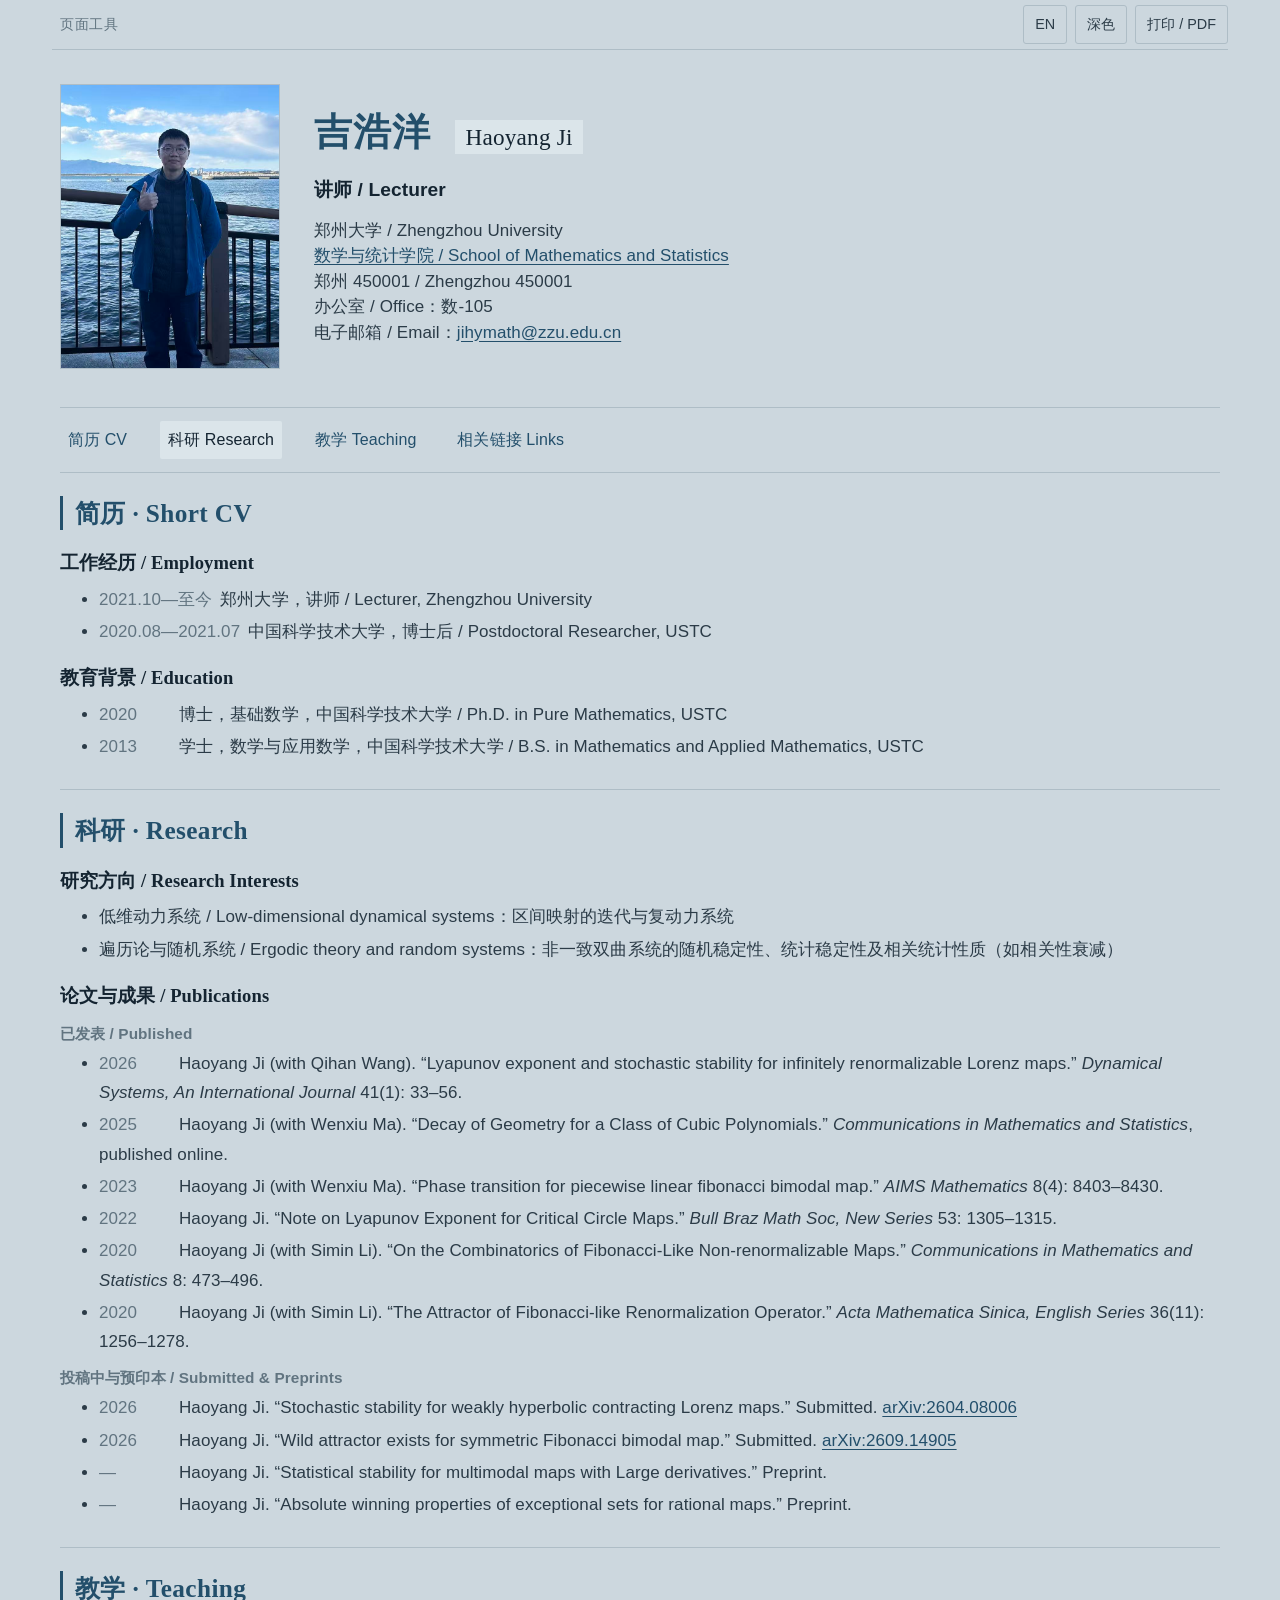
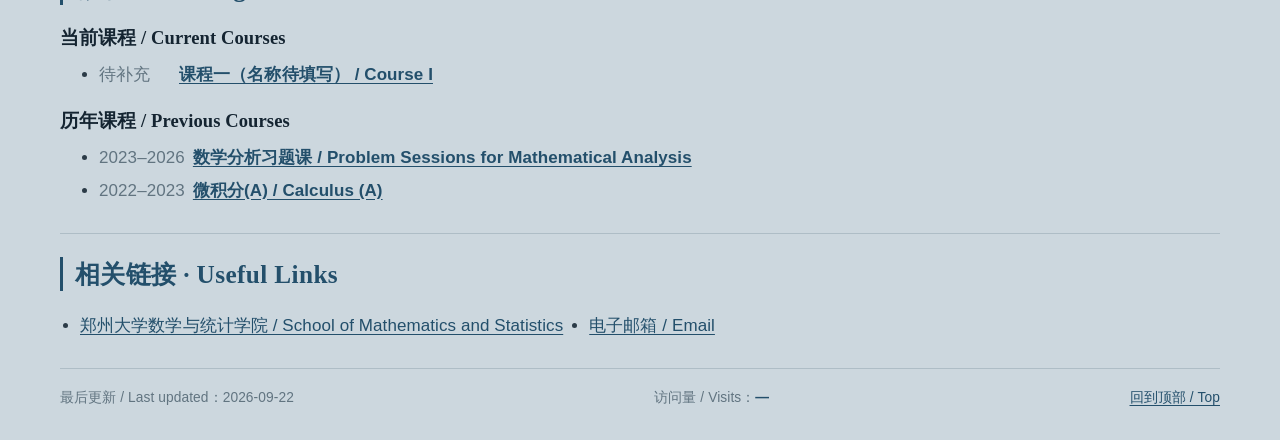
==== index.html @ 9450bb00 "Update academic homepage and course pages" ====
<!doctype html>
<html lang="zh-CN">
<head>
  <meta charset="utf-8">
  <meta name="viewport" content="width=device-width, initial-scale=1">
  <meta name="description" content="吉浩洋，郑州大学数学与统计学院讲师。研究方向包括低维动力系统、遍历论与随机系统。">
  <title>吉浩洋 Haoyang Ji｜个人主页</title>
  <link rel="stylesheet" href="style.css?v=20260922-publications">
  <link rel="icon" type="image/svg+xml" href="data:image/svg+xml,%3Csvg xmlns='http://www.w3.org/2000/svg' viewBox='0 0 32 32'%3E%3Crect width='32' height='32' rx='4' fill='%23365f7a'/%3E%3Ctext x='16' y='23' text-anchor='middle' font-size='23' fill='white'%3E学%3C/text%3E%3C/svg%3E">
  <script src="https://cdn.busuanzi.cc/busuanzi/3.6.9/busuanzi.min.js" defer></script>
  <script src="site.js" defer></script>
</head>
<body>
  <a class="skip" href="#main">跳转至正文</a>
  <main class="site" id="main">
    <div class="utility-bar" aria-label="页面工具">
      <span class="utility-label" data-zh="页面工具" data-en="Page tools">页面工具</span>
      <button type="button" data-action="language" aria-label="切换中英文">EN</button>
      <button type="button" data-action="theme" aria-label="切换深浅主题">深色</button>
      <button type="button" data-action="print" data-zh="打印 / PDF" data-en="Print / PDF">打印 / PDF</button>
    </div>
    <header class="profile-header" id="top">
      <div class="profile-photo">
        <img src="portrait.jpg" alt="吉浩洋的照片" width="1279" height="1706">
      </div>
      <div class="profile-copy">
        <h1>吉浩洋 <span>Haoyang Ji</span></h1>
        <p class="position">讲师 / Lecturer</p>
        <address>
          郑州大学 / Zhengzhou University<br>
          <a href="https://www5.zzu.edu.cn/math/" target="_blank" rel="noopener noreferrer">数学与统计学院 / School of Mathematics and Statistics</a><br>
          郑州 450001 / Zhengzhou 450001<br>
          办公室 / Office：数-105<br>
          电子邮箱 / Email：<a href="mailto:jihymath@zzu.edu.cn">jihymath@zzu.edu.cn</a>
        </address>
      </div>
    </header>

    <nav class="page-nav" aria-label="页面导航" data-section-nav>
      <a href="#cv" data-zh="简历 CV" data-en="Curriculum Vitae">简历 CV</a>
      <a href="#research" data-zh="科研 Research" data-en="Research">科研 Research</a>
      <a href="#teaching" data-zh="教学 Teaching" data-en="Teaching">教学 Teaching</a>
      <a href="#links" data-zh="相关链接 Links" data-en="Useful Links">相关链接 Links</a>
    </nav>

    <section class="home-section" id="cv">
      <h2 data-zh="简历 · Short CV" data-en="Curriculum Vitae">简历 <span>Short CV</span></h2>
      <div class="group">
        <h3 data-zh="工作经历 / Employment" data-en="Employment">工作经历 <span>Employment</span></h3>
        <ul>
          <li><span class="year">2021.10—至今</span>郑州大学，讲师 / Lecturer, Zhengzhou University</li>
          <li><span class="year">2020.08—2021.07</span>中国科学技术大学，博士后 / Postdoctoral Researcher, USTC</li>
        </ul>
      </div>
      <div class="group">
        <h3 data-zh="教育背景 / Education" data-en="Education">教育背景 <span>Education</span></h3>
        <ul>
          <li><span class="year">2020</span>博士，基础数学，中国科学技术大学 / Ph.D. in Pure Mathematics, USTC</li>
          <li><span class="year">2013</span>学士，数学与应用数学，中国科学技术大学 / B.S. in Mathematics and Applied Mathematics, USTC</li>
        </ul>
      </div>
    </section>

    <section class="home-section" id="research">
      <h2 data-zh="科研 · Research" data-en="Research">科研 <span>Research</span></h2>
      <div class="group">
        <h3 data-zh="研究方向 / Research Interests" data-en="Research Interests">研究方向 <span>Research Interests</span></h3>
        <ul>
          <li>低维动力系统 / Low-dimensional dynamical systems：区间映射的迭代与复动力系统</li>
          <li>遍历论与随机系统 / Ergodic theory and random systems：非一致双曲系统的随机稳定性、统计稳定性及相关统计性质（如相关性衰减）</li>
        </ul>
      </div>
      <div class="group">
        <h3 data-zh="论文与成果 / Publications" data-en="Publications">论文与成果 <span>Publications</span></h3>
        <h4 class="publication-subhead" data-zh="已发表 / Published" data-en="Published">已发表 / Published</h4>
        <ul>
          <li><span class="year">2026</span>Haoyang Ji (with Qihan Wang). “Lyapunov exponent and stochastic stability for infinitely renormalizable Lorenz maps.” <em>Dynamical Systems, An International Journal</em> 41(1): 33–56.</li>
          <li><span class="year">2025</span>Haoyang Ji (with Wenxiu Ma). “Decay of Geometry for a Class of Cubic Polynomials.” <em>Communications in Mathematics and Statistics</em>, published online.</li>
          <li><span class="year">2023</span>Haoyang Ji (with Wenxiu Ma). “Phase transition for piecewise linear fibonacci bimodal map.” <em>AIMS Mathematics</em> 8(4): 8403–8430.</li>
          <li><span class="year">2022</span>Haoyang Ji. “Note on Lyapunov Exponent for Critical Circle Maps.” <em>Bull Braz Math Soc, New Series</em> 53: 1305–1315.</li>
          <li><span class="year">2020</span>Haoyang Ji (with Simin Li). “On the Combinatorics of Fibonacci-Like Non-renormalizable Maps.” <em>Communications in Mathematics and Statistics</em> 8: 473–496.</li>
          <li><span class="year">2020</span>Haoyang Ji (with Simin Li). “The Attractor of Fibonacci-like Renormalization Operator.” <em>Acta Mathematica Sinica, English Series</em> 36(11): 1256–1278.</li>
        </ul>
        <h4 class="publication-subhead" data-zh="投稿中与预印本 / Submitted &amp; Preprints" data-en="Submitted &amp; Preprints">投稿中与预印本 / Submitted &amp; Preprints</h4>
        <ul>
          <li><span class="year">2026</span>Haoyang Ji. “Stochastic stability for weakly hyperbolic contracting Lorenz maps.” Submitted. <a href="https://arxiv.org/abs/2604.08006" target="_blank" rel="noopener noreferrer">arXiv:2604.08006</a></li>
          <li><span class="year">2026</span>Haoyang Ji. “Wild attractor exists for symmetric Fibonacci bimodal map.” Submitted. <a href="https://arxiv.org/abs/2609.14905" target="_blank" rel="noopener noreferrer">arXiv:2609.14905</a></li>
          <li><span class="year">—</span>Haoyang Ji. “Statistical stability for multimodal maps with Large derivatives.” Preprint.</li>
          <li><span class="year">—</span>Haoyang Ji. “Absolute winning properties of exceptional sets for rational maps.” Preprint.</li>
        </ul>
      </div>
    </section>

    <section class="home-section" id="teaching">
      <h2 data-zh="教学 · Teaching" data-en="Teaching">教学 <span>Teaching</span></h2>
      <div class="group">
        <h3 data-zh="当前课程 / Current Courses" data-en="Current Courses">当前课程 <span>Current Courses</span></h3>
        <ul class="course-list">
          <li><span class="year">待补充</span><a href="course-01.html">课程一（名称待填写） / Course I</a></li>
        </ul>
      </div>
      <div class="group">
        <h3 data-zh="历年课程 / Previous Courses" data-en="Previous Courses">历年课程 <span>Previous Courses</span></h3>
        <ul class="course-list">
          <li><span class="year">2023–2026</span><a href="course-02.html">数学分析习题课 / Problem Sessions for Mathematical Analysis</a></li>
          <li><span class="year">2022–2023</span><a href="course-03.html">微积分(A) / Calculus (A)</a></li>
        </ul>
      </div>
    </section>

    <section class="home-section" id="links">
      <h2 data-zh="相关链接 · Useful Links" data-en="Useful Links">相关链接 <span>Useful Links</span></h2>
      <ul class="inline-links">
        <li><a href="https://www5.zzu.edu.cn/math/" target="_blank" rel="noopener noreferrer">郑州大学数学与统计学院 / School of Mathematics and Statistics</a></li>
        <li><a href="mailto:jihymath@zzu.edu.cn">电子邮箱 / Email</a></li>
      </ul>
    </section>

    <footer>
      <span>最后更新 / Last updated：2026-09-22</span>
      <span class="visitor-count" id="busuanzi_container_site_pv">访问量 / Visits：<strong id="busuanzi_site_pv">—</strong></span>
      <a href="#top">回到顶部 / Top</a>
    </footer>
  </main>
  <button class="back-to-top" type="button" data-action="top" aria-label="回到顶部">↑</button>
</body>
</html>
---- style.css ----
:root {
  --paper: #ccd7de;
  --surface: #eaf0f3;
  --ink: #142431;
  --text: #2b3b47;
  --muted: #617480;
  --line: #aebdc6;
  --accent: #234f6b;
  --soft: #dbe5ea;
  --white: #f4f7f8;
  --shadow: 0 18px 48px rgba(24, 47, 63, .18);
  --sans: -apple-system, BlinkMacSystemFont, "Segoe UI", "Helvetica Neue", "PingFang SC", "Hiragino Sans GB", "Microsoft YaHei", Arial, sans-serif;
  --display: "Iowan Old Style", Charter, Georgia, "Times New Roman", "Songti SC", STSong, SimSun, serif;
}

html[data-theme="dark"] {
  --paper: #101a22;
  --surface: rgba(25, 39, 49, .92);
  --ink: #edf5f8;
  --text: #d4e0e6;
  --muted: #9eb1bd;
  --line: #405663;
  --accent: #8ac0dc;
  --soft: #253945;
  --white: #1e303b;
  --shadow: 0 18px 50px rgba(0, 0, 0, .28);
  color-scheme: dark;
}

* { box-sizing: border-box; }
html { scroll-behavior: smooth; scroll-padding-top: 22px; }
body {
  margin: 0;
  background: var(--paper);
  color: var(--text);
  font-family: var(--sans);
  font-size: 1.0625rem;
  line-height: 1.72;
  letter-spacing: .005em;
  -webkit-font-smoothing: antialiased;
  text-rendering: optimizeLegibility;
}
html[data-theme="dark"] body { background: var(--paper); }
a { color: var(--accent); text-decoration: underline; text-underline-offset: 3px; }
a:hover { color: #9d3b50; }
a:focus-visible { outline: 2px solid #8a2f3e; outline-offset: 4px; }
h1, h2, h3, p, dl, dd { margin: 0; }
.skip { position: fixed; top: -60px; left: 18px; background: white; padding: 8px; z-index: 20; }
.skip:focus { top: 10px; }
.site {
  width: min(1160px, calc(100% - 64px));
  margin: 0 auto;
  padding: 0 0 30px;
  background: transparent;
}

.utility-bar {
  min-height: 50px;
  display: flex;
  align-items: center;
  gap: 8px;
  margin: 0 -8px;
  border-bottom: 1px solid var(--line);
  color: var(--muted);
  font-size: .9rem;
}
.utility-label { margin-right: auto; padding-left: 8px; letter-spacing: .05em; }
.utility-spacer { flex: 1; }
.utility-bar button,
.utility-home {
  min-height: 34px;
  padding: 6px 11px;
  border: 1px solid var(--line);
  border-radius: 3px;
  background: transparent;
  color: var(--text);
  font: inherit;
  text-decoration: none;
  cursor: pointer;
}
.utility-bar button:hover,
.utility-home:hover { background: var(--soft); color: var(--accent); }

.profile-header {
  min-height: 320px;
  display: grid;
  grid-template-columns: 220px minmax(0, 1fr);
  gap: 34px;
  align-items: center;
  padding: 34px 0 38px;
  border-bottom: 1px solid var(--line);
}
.profile-photo {
  width: 220px;
  height: 285px;
  overflow: hidden;
  border: 1px solid var(--line);
}
.profile-photo img { display: block; width: 100%; height: 100%; object-fit: cover; transform: scale(1.8); transform-origin: 50% 70%; }
.profile-copy h1 { color: var(--accent); font-family: var(--display); font-size: 2.35rem; font-weight: 700; line-height: 1.35; letter-spacing: .02em; }
.profile-copy h1 span { margin-left: 15px; padding: 4px 10px; background: var(--soft); color: var(--ink); font-family: var(--display); font-size: 1.45rem; font-weight: 500; line-height: 1.5; letter-spacing: .01em; }
.position { margin: 14px 0 12px; color: var(--ink); font-size: 1.2rem; font-weight: 700; }
address { font-style: normal; line-height: 1.5; }

.page-nav {
  display: flex;
  flex-wrap: wrap;
  gap: 8px 25px;
  padding: 13px 0;
  border-bottom: 1px solid var(--line);
  font-size: 1rem;
}
.page-nav a, .course-nav a {
  padding: 5px 8px;
  border-radius: 2px;
  text-decoration: none;
}
.page-nav a:hover, .course-nav a:hover,
.page-nav a.active, .course-nav a.active { background: var(--soft); color: var(--ink); }
.home-section, .course-section { padding: 23px 0 25px; border-bottom: 1px solid var(--line); }
.home-section h2, .course-section h2 {
  margin-bottom: 17px;
  color: var(--accent);
  font-family: var(--display);
  font-size: 1.58rem;
  letter-spacing: .015em;
  line-height: 1.35;
  padding-left: 12px;
  border-left: 3px solid var(--accent);
}
.home-section h2 span, .course-section h2 span { color: var(--muted); font-size: 1.02rem; font-weight: 500; }
.group { margin-bottom: 16px; }
.group:last-child { margin-bottom: 0; }
.group h3 { margin-bottom: 6px; color: var(--ink); font-family: var(--display); font-size: 1.16rem; font-weight: 650; letter-spacing: .005em; }
.group h3 span { color: var(--muted); font-weight: 400; }
.publication-subhead { margin: 10px 0 4px; color: var(--muted); font: 600 .96rem/1.5 var(--sans); }
ul { margin: 0; padding-left: 39px; }
li { margin: 3px 0; }
.year { display: inline-block; min-width: 72px; margin-right: 8px; color: var(--muted); font-variant-numeric: tabular-nums; white-space: nowrap; }
.course-list a { font-weight: 600; }
.inline-links { display: flex; flex-wrap: wrap; gap: 6px 26px; padding-left: 20px; }

footer {
  display: flex;
  flex-wrap: wrap;
  justify-content: space-between;
  gap: 8px 20px;
  padding-top: 17px;
  color: var(--muted);
  font-size: .86rem;
}
.visitor-count strong { color: var(--accent); font-weight: 700; font-variant-numeric: tabular-nums; }

.course-site { width: min(1220px, calc(100% - 44px)); }
.course-header { padding: 32px 0 28px; text-align: center; border-bottom: 1px solid var(--line); }
.course-header h1 { color: var(--ink); font-family: var(--display); font-size: 2.28rem; letter-spacing: .01em; }
.course-header h1 span { font-size: 1.3rem; font-weight: 600; }
.course-header h2 { margin-top: 11px; color: var(--muted); font-family: var(--sans); font-size: 1.08rem; font-weight: 500; }
.course-nav { display: flex; flex-wrap: wrap; gap: 7px; padding: 13px 0; border-bottom: 1px solid var(--line); font-size: 1rem; }
.course-section { position: relative; }
.notice-list, .course-notes { padding-left: 24px; }
.notice-list li::marker { color: #a42343; }
.notice-list time { display: inline-block; min-width: 105px; color: var(--muted); }
.course-info { display: grid; gap: 9px; }
.course-info div { display: grid; grid-template-columns: 210px minmax(0, 1fr); gap: 18px; }
.course-info dt { color: var(--ink); font-weight: 700; }
.top-link { display: inline-block; margin-top: 12px; font-size: .95rem; }
.course-notes { margin-bottom: 18px; }
.schedule-tools { display: flex; align-items: center; gap: 10px; margin: 16px 0 12px; }
.schedule-tools label { color: var(--ink); font-weight: 700; font-size: .98rem; }
.schedule-tools input {
  width: min(330px, 100%);
  min-height: 38px;
  padding: 7px 11px;
  border: 1px solid var(--line);
  border-radius: 3px;
  background: var(--white);
  color: var(--text);
  font: inherit;
}
.schedule-tools input:focus { outline: 2px solid var(--accent); outline-offset: 2px; }
.filter-count { color: var(--muted); font-size: .9rem; }
.table-wrap { width: 100%; overflow-x: auto; border: 1px solid var(--line); background: rgba(255,255,255,.18); }
table { width: 100%; min-width: 760px; border-collapse: collapse; font-size: 1rem; line-height: 1.58; }
th, td { padding: 9px 11px; border-right: 1px solid var(--line); border-bottom: 1px solid var(--line); text-align: left; vertical-align: top; }
th:last-child, td:last-child { border-right: 0; }
tbody tr:last-child td { border-bottom: 0; }
th { background: var(--soft); color: var(--ink); }
tbody tr:nth-child(even) { background: rgba(126, 157, 174, .07); }
tbody tr:hover { background: rgba(80, 130, 158, .12); }
td span { color: var(--muted); }
.course-download { margin-top: 13px; }
.course-section > h3 { margin: 19px 0 8px; color: var(--ink); font-family: var(--display); font-size: 1.16rem; }
.chapter-list { display: grid; grid-template-columns: repeat(2, minmax(0, 1fr)); gap: 5px 28px; margin: 0; padding-left: 29px; }
.chapter-list li { padding-left: 2px; }
.chapter-list li::marker { color: var(--muted); font-variant-numeric: tabular-nums; }
.chapter-list span { display: block; color: var(--muted); font-size: .88rem; line-height: 1.45; }

.back-to-top {
  position: fixed;
  right: 22px;
  bottom: 22px;
  width: 42px;
  height: 42px;
  border: 1px solid var(--line);
  border-radius: 50%;
  background: var(--surface);
  color: var(--accent);
  box-shadow: 0 5px 18px rgba(20, 48, 64, .18);
  font-size: 1.2rem;
  cursor: pointer;
  opacity: 0;
  visibility: hidden;
  transform: translateY(6px);
  transition: opacity .18s ease, transform .18s ease, visibility .18s;
}
.back-to-top.visible { opacity: 1; visibility: visible; transform: translateY(0); }

@media (max-width: 700px) {
  .chapter-list { grid-template-columns: 1fr; }
  .site { width: min(100% - 36px, 1120px); margin: 0 auto; padding: 0 0 26px; }
  .profile-header { grid-template-columns: 125px minmax(0, 1fr); gap: 22px; min-height: 0; padding-bottom: 28px; }
  .profile-photo { width: 125px; height: 165px; }
  .profile-copy h1 { font-size: 1.65rem; }
  .profile-copy h1 span { display: block; width: fit-content; margin: 5px 0 0; padding: 2px 6px; font-size: 1.05rem; }
  .position { margin: 9px 0 7px; font-size: 1.08rem; }
  address { font-size: .95rem; }
  .year { min-width: 72px; }
  .course-info div { grid-template-columns: 175px minmax(0, 1fr); }
  .schedule-tools { align-items: flex-start; flex-wrap: wrap; }
}

@media (max-width: 480px) {
  .site { width: min(100% - 28px, 1120px); margin: 0 auto; padding: 0 0 24px; }
  .profile-header { grid-template-columns: 1fr; }
  .profile-photo { width: 150px; height: 195px; }
  .profile-copy h1 span { display: inline; margin-left: 8px; background: transparent; padding: 0; }
  .page-nav { gap: 6px 16px; }
  .home-section h2, .course-section h2 { font-size: 1.35rem; }
  .year { display: block; min-width: 0; margin-right: 0; font-size: .9rem; }
  ul { padding-left: 23px; }
  .inline-links { display: block; }
  .course-header h1 { font-size: 1.68rem; }
  .course-header h1 span { display: block; margin-top: 4px; font-size: 1.08rem; }
  .course-info div { grid-template-columns: 1fr; gap: 2px; }
  footer .visitor-count { order: 3; width: 100%; }
  .utility-label { display: none; }
  .utility-bar { margin: 0; }
  .utility-bar button, .utility-home { padding-inline: 8px; }
  .back-to-top { right: 14px; bottom: 14px; }
}

@media (prefers-reduced-motion: reduce) { html { scroll-behavior: auto; } }
@media print {
  body { background: white; }
  .site { width: 100%; margin: 0; padding: 0; border: 0; box-shadow: none; background: white; }
  .utility-bar, .page-nav, .course-nav, .top-link, footer a, .back-to-top, .schedule-tools { display: none; }
  .home-section, .course-section, tr { break-inside: avoid; }
}
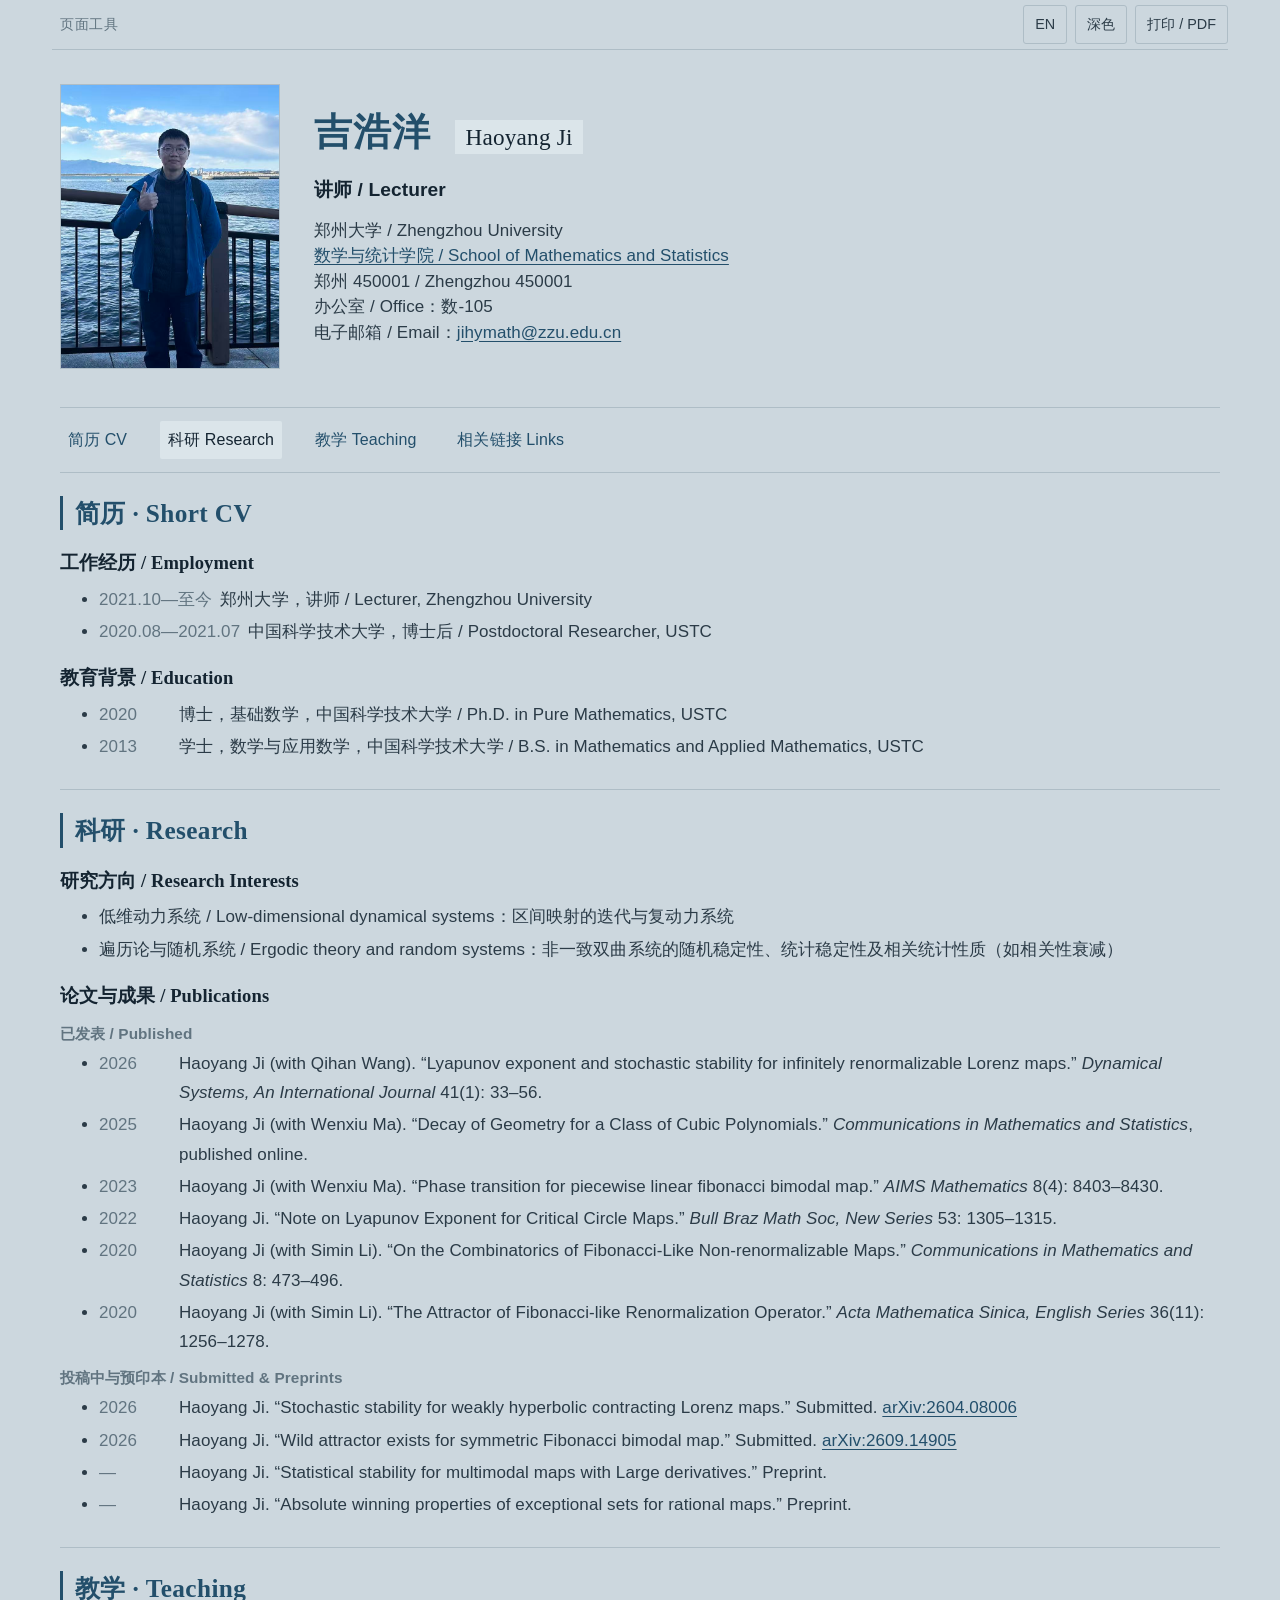
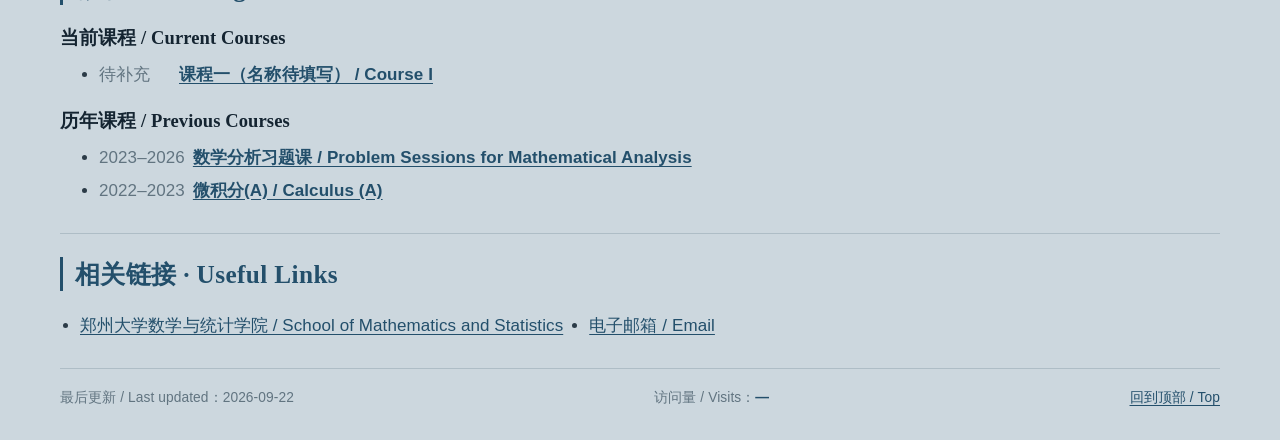
==== commit 05b9d151: "Align wrapped publication text with author names" ====
--- a/index.html
+++ b/index.html
@@ -5,7 +5,7 @@
   <meta name="viewport" content="width=device-width, initial-scale=1">
   <meta name="description" content="吉浩洋，郑州大学数学与统计学院讲师。研究方向包括低维动力系统、遍历论与随机系统。">
   <title>吉浩洋 Haoyang Ji｜个人主页</title>
-  <link rel="stylesheet" href="style.css?v=20260922-publications">
+  <link rel="stylesheet" href="style.css?v=20260922-publication-indent2">
   <link rel="icon" type="image/svg+xml" href="data:image/svg+xml,%3Csvg xmlns='http://www.w3.org/2000/svg' viewBox='0 0 32 32'%3E%3Crect width='32' height='32' rx='4' fill='%23365f7a'/%3E%3Ctext x='16' y='23' text-anchor='middle' font-size='23' fill='white'%3E学%3C/text%3E%3C/svg%3E">
   <script src="https://cdn.busuanzi.cc/busuanzi/3.6.9/busuanzi.min.js" defer></script>
   <script src="site.js" defer></script>
@@ -73,20 +73,20 @@
       <div class="group">
         <h3 data-zh="论文与成果 / Publications" data-en="Publications">论文与成果 <span>Publications</span></h3>
         <h4 class="publication-subhead" data-zh="已发表 / Published" data-en="Published">已发表 / Published</h4>
-        <ul>
-          <li><span class="year">2026</span>Haoyang Ji (with Qihan Wang). “Lyapunov exponent and stochastic stability for infinitely renormalizable Lorenz maps.” <em>Dynamical Systems, An International Journal</em> 41(1): 33–56.</li>
-          <li><span class="year">2025</span>Haoyang Ji (with Wenxiu Ma). “Decay of Geometry for a Class of Cubic Polynomials.” <em>Communications in Mathematics and Statistics</em>, published online.</li>
-          <li><span class="year">2023</span>Haoyang Ji (with Wenxiu Ma). “Phase transition for piecewise linear fibonacci bimodal map.” <em>AIMS Mathematics</em> 8(4): 8403–8430.</li>
-          <li><span class="year">2022</span>Haoyang Ji. “Note on Lyapunov Exponent for Critical Circle Maps.” <em>Bull Braz Math Soc, New Series</em> 53: 1305–1315.</li>
-          <li><span class="year">2020</span>Haoyang Ji (with Simin Li). “On the Combinatorics of Fibonacci-Like Non-renormalizable Maps.” <em>Communications in Mathematics and Statistics</em> 8: 473–496.</li>
-          <li><span class="year">2020</span>Haoyang Ji (with Simin Li). “The Attractor of Fibonacci-like Renormalization Operator.” <em>Acta Mathematica Sinica, English Series</em> 36(11): 1256–1278.</li>
+        <ul class="publication-list">
+          <li><span class="publication-row"><span class="year">2026</span><span class="publication-entry">Haoyang Ji (with Qihan Wang). “Lyapunov exponent and stochastic stability for infinitely renormalizable Lorenz maps.” <em>Dynamical Systems, An International Journal</em> 41(1): 33–56.</span></span></li>
+          <li><span class="publication-row"><span class="year">2025</span><span class="publication-entry">Haoyang Ji (with Wenxiu Ma). “Decay of Geometry for a Class of Cubic Polynomials.” <em>Communications in Mathematics and Statistics</em>, published online.</span></span></li>
+          <li><span class="publication-row"><span class="year">2023</span><span class="publication-entry">Haoyang Ji (with Wenxiu Ma). “Phase transition for piecewise linear fibonacci bimodal map.” <em>AIMS Mathematics</em> 8(4): 8403–8430.</span></span></li>
+          <li><span class="publication-row"><span class="year">2022</span><span class="publication-entry">Haoyang Ji. “Note on Lyapunov Exponent for Critical Circle Maps.” <em>Bull Braz Math Soc, New Series</em> 53: 1305–1315.</span></span></li>
+          <li><span class="publication-row"><span class="year">2020</span><span class="publication-entry">Haoyang Ji (with Simin Li). “On the Combinatorics of Fibonacci-Like Non-renormalizable Maps.” <em>Communications in Mathematics and Statistics</em> 8: 473–496.</span></span></li>
+          <li><span class="publication-row"><span class="year">2020</span><span class="publication-entry">Haoyang Ji (with Simin Li). “The Attractor of Fibonacci-like Renormalization Operator.” <em>Acta Mathematica Sinica, English Series</em> 36(11): 1256–1278.</span></span></li>
         </ul>
         <h4 class="publication-subhead" data-zh="投稿中与预印本 / Submitted &amp; Preprints" data-en="Submitted &amp; Preprints">投稿中与预印本 / Submitted &amp; Preprints</h4>
-        <ul>
-          <li><span class="year">2026</span>Haoyang Ji. “Stochastic stability for weakly hyperbolic contracting Lorenz maps.” Submitted. <a href="https://arxiv.org/abs/2604.08006" target="_blank" rel="noopener noreferrer">arXiv:2604.08006</a></li>
-          <li><span class="year">2026</span>Haoyang Ji. “Wild attractor exists for symmetric Fibonacci bimodal map.” Submitted. <a href="https://arxiv.org/abs/2609.14905" target="_blank" rel="noopener noreferrer">arXiv:2609.14905</a></li>
-          <li><span class="year">—</span>Haoyang Ji. “Statistical stability for multimodal maps with Large derivatives.” Preprint.</li>
-          <li><span class="year">—</span>Haoyang Ji. “Absolute winning properties of exceptional sets for rational maps.” Preprint.</li>
+        <ul class="publication-list">
+          <li><span class="publication-row"><span class="year">2026</span><span class="publication-entry">Haoyang Ji. “Stochastic stability for weakly hyperbolic contracting Lorenz maps.” Submitted. <a href="https://arxiv.org/abs/2604.08006" target="_blank" rel="noopener noreferrer">arXiv:2604.08006</a></span></span></li>
+          <li><span class="publication-row"><span class="year">2026</span><span class="publication-entry">Haoyang Ji. “Wild attractor exists for symmetric Fibonacci bimodal map.” Submitted. <a href="https://arxiv.org/abs/2609.14905" target="_blank" rel="noopener noreferrer">arXiv:2609.14905</a></span></span></li>
+          <li><span class="publication-row"><span class="year">—</span><span class="publication-entry">Haoyang Ji. “Statistical stability for multimodal maps with Large derivatives.” Preprint.</span></span></li>
+          <li><span class="publication-row"><span class="year">—</span><span class="publication-entry">Haoyang Ji. “Absolute winning properties of exceptional sets for rational maps.” Preprint.</span></span></li>
         </ul>
       </div>
     </section>
--- a/style.css
+++ b/style.css
@@ -134,6 +134,8 @@
 .group h3 { margin-bottom: 6px; color: var(--ink); font-family: var(--display); font-size: 1.16rem; font-weight: 650; letter-spacing: .005em; }
 .group h3 span { color: var(--muted); font-weight: 400; }
 .publication-subhead { margin: 10px 0 4px; color: var(--muted); font: 600 .96rem/1.5 var(--sans); }
+.publication-row { display: grid; grid-template-columns: 72px minmax(0, 1fr); column-gap: 8px; }
+.publication-list .year { min-width: 0; margin-right: 0; }
 ul { margin: 0; padding-left: 39px; }
 li { margin: 3px 0; }
 .year { display: inline-block; min-width: 72px; margin-right: 8px; color: var(--muted); font-variant-numeric: tabular-nums; white-space: nowrap; }
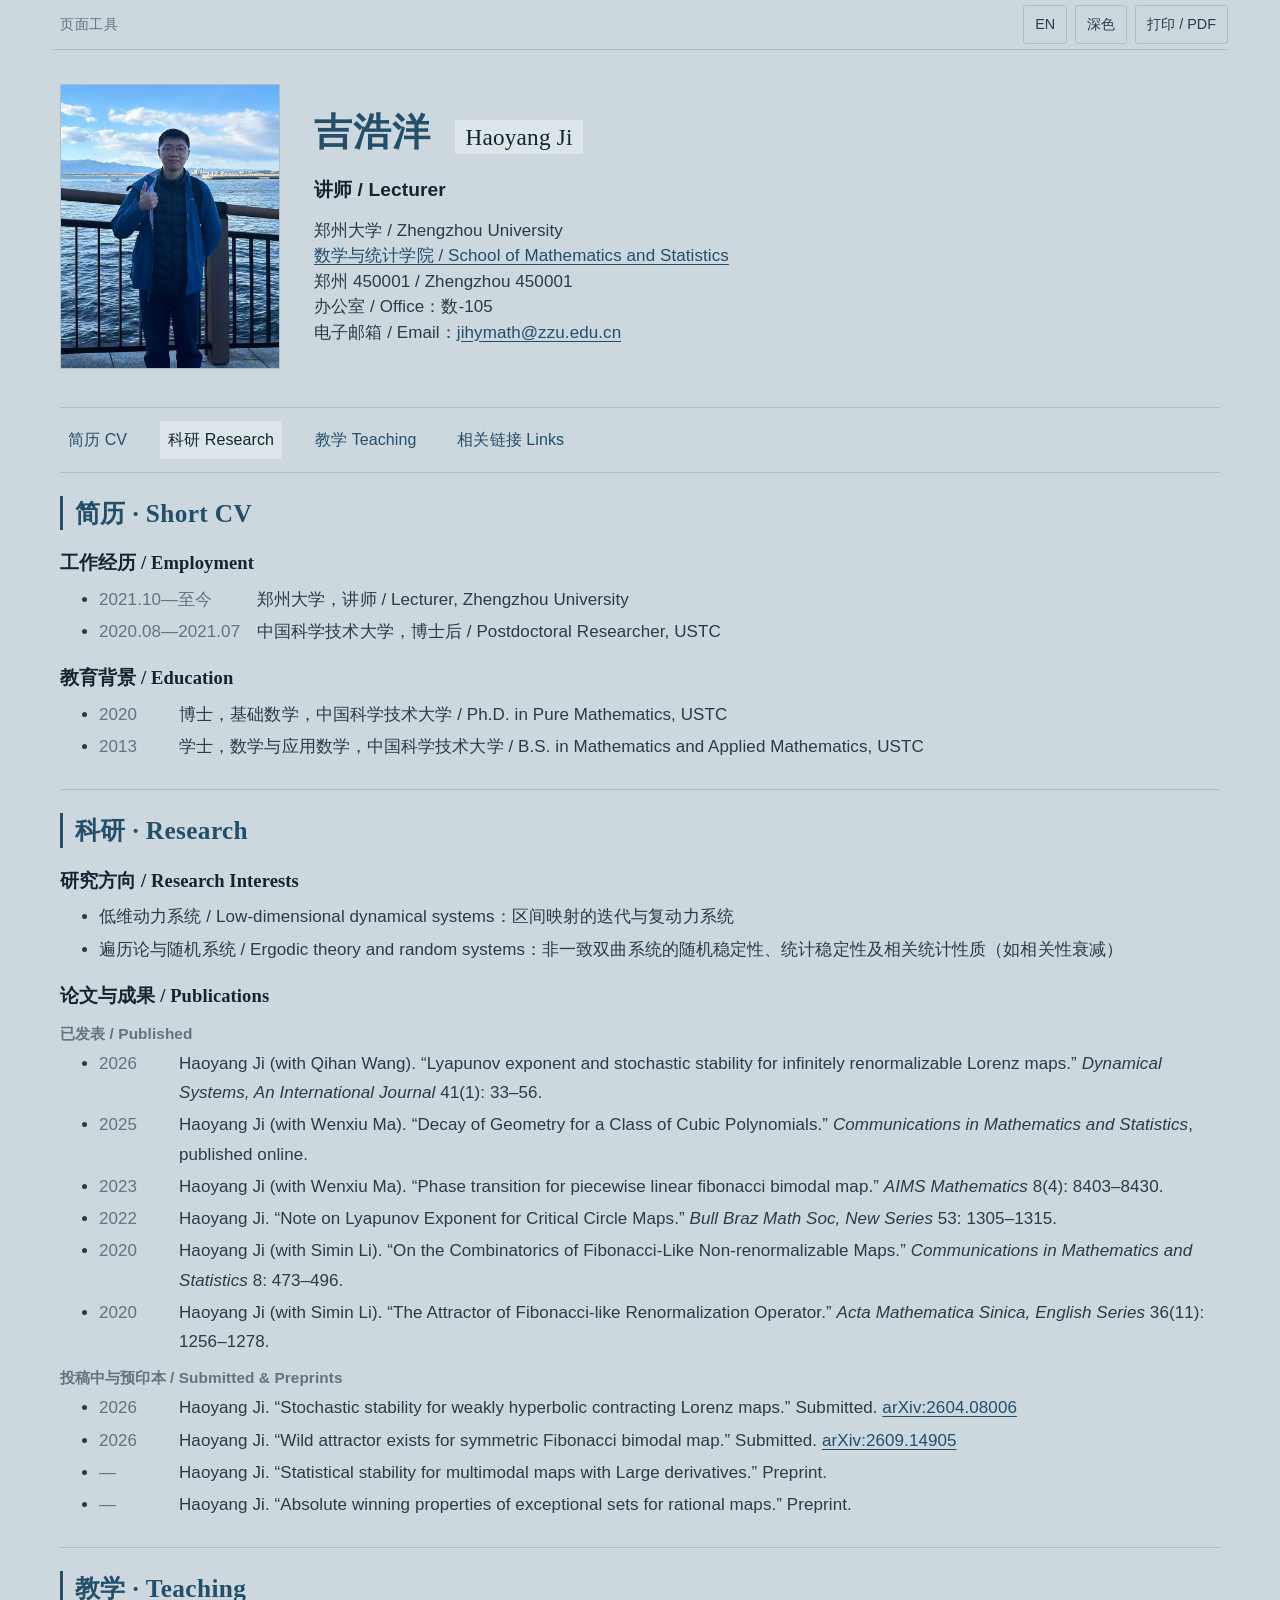
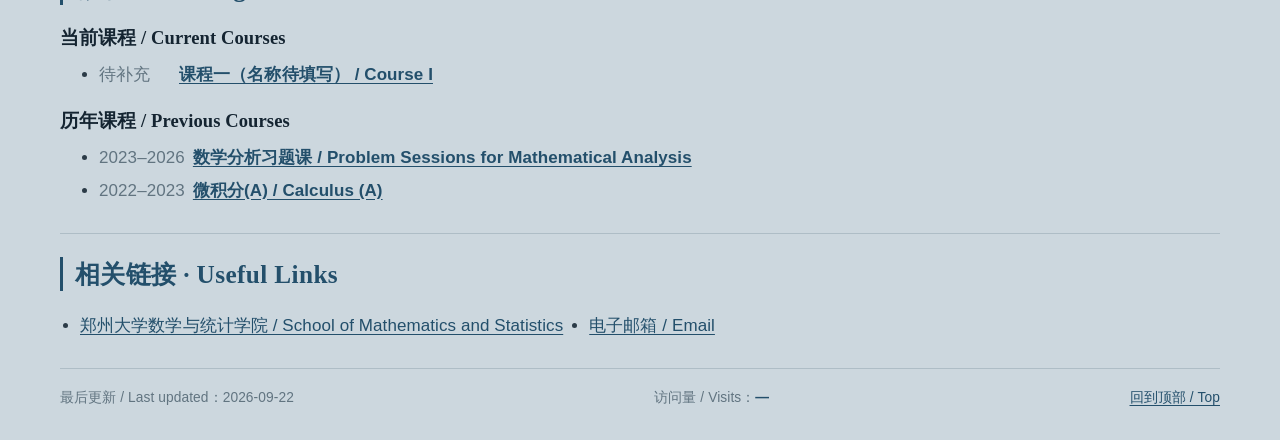
==== commit cda82e1b: "Align institutions in employment history" ====
--- a/index.html
+++ b/index.html
@@ -5,7 +5,7 @@
   <meta name="viewport" content="width=device-width, initial-scale=1">
   <meta name="description" content="吉浩洋，郑州大学数学与统计学院讲师。研究方向包括低维动力系统、遍历论与随机系统。">
   <title>吉浩洋 Haoyang Ji｜个人主页</title>
-  <link rel="stylesheet" href="style.css?v=20260922-publication-indent2">
+  <link rel="stylesheet" href="style.css?v=20260922-employment-align">
   <link rel="icon" type="image/svg+xml" href="data:image/svg+xml,%3Csvg xmlns='http://www.w3.org/2000/svg' viewBox='0 0 32 32'%3E%3Crect width='32' height='32' rx='4' fill='%23365f7a'/%3E%3Ctext x='16' y='23' text-anchor='middle' font-size='23' fill='white'%3E学%3C/text%3E%3C/svg%3E">
   <script src="https://cdn.busuanzi.cc/busuanzi/3.6.9/busuanzi.min.js" defer></script>
   <script src="site.js" defer></script>
@@ -47,9 +47,9 @@
       <h2 data-zh="简历 · Short CV" data-en="Curriculum Vitae">简历 <span>Short CV</span></h2>
       <div class="group">
         <h3 data-zh="工作经历 / Employment" data-en="Employment">工作经历 <span>Employment</span></h3>
-        <ul>
-          <li><span class="year">2021.10—至今</span>郑州大学，讲师 / Lecturer, Zhengzhou University</li>
-          <li><span class="year">2020.08—2021.07</span>中国科学技术大学，博士后 / Postdoctoral Researcher, USTC</li>
+        <ul class="employment-list">
+          <li><div class="employment-row"><span class="year">2021.10—至今</span><span>郑州大学，讲师 / Lecturer, Zhengzhou University</span></div></li>
+          <li><div class="employment-row"><span class="year">2020.08—2021.07</span><span>中国科学技术大学，博士后 / Postdoctoral Researcher, USTC</span></div></li>
         </ul>
       </div>
       <div class="group">
--- a/style.css
+++ b/style.css
@@ -136,6 +136,8 @@
 .publication-subhead { margin: 10px 0 4px; color: var(--muted); font: 600 .96rem/1.5 var(--sans); }
 .publication-row { display: grid; grid-template-columns: 72px minmax(0, 1fr); column-gap: 8px; }
 .publication-list .year { min-width: 0; margin-right: 0; }
+.employment-row { display: grid; grid-template-columns: 150px minmax(0, 1fr); column-gap: 8px; }
+.employment-row .year { min-width: 0; margin-right: 0; }
 ul { margin: 0; padding-left: 39px; }
 li { margin: 3px 0; }
 .year { display: inline-block; min-width: 72px; margin-right: 8px; color: var(--muted); font-variant-numeric: tabular-nums; white-space: nowrap; }
@@ -165,7 +167,10 @@
 .notice-list time { display: inline-block; min-width: 105px; color: var(--muted); }
 .course-info { display: grid; gap: 9px; }
 .course-info div { display: grid; grid-template-columns: 210px minmax(0, 1fr); gap: 18px; }
+.math-analysis-site .course-info div { grid-template-columns: 175px minmax(0, 1fr); gap: 4px; }
+.math-analysis-site #books .course-info div { grid-template-columns: 184px minmax(0, 1fr); gap: 3px; }
 .course-info dt { color: var(--ink); font-weight: 700; }
+.placeholder { color: var(--muted); }
 .top-link { display: inline-block; margin-top: 12px; font-size: .95rem; }
 .course-notes { margin-bottom: 18px; }
 .schedule-tools { display: flex; align-items: center; gap: 10px; margin: 16px 0 12px; }
@@ -194,6 +199,7 @@
 .course-download { margin-top: 13px; }
 .course-section > h3 { margin: 19px 0 8px; color: var(--ink); font-family: var(--display); font-size: 1.16rem; }
 .chapter-list { display: grid; grid-template-columns: repeat(2, minmax(0, 1fr)); gap: 5px 28px; margin: 0; padding-left: 29px; }
+.math-analysis-site .chapter-list { max-width: 980px; column-gap: 18px; }
 .chapter-list li { padding-left: 2px; }
 .chapter-list li::marker { color: var(--muted); font-variant-numeric: tabular-nums; }
 .chapter-list span { display: block; color: var(--muted); font-size: .88rem; line-height: 1.45; }
@@ -229,6 +235,7 @@
   address { font-size: .95rem; }
   .year { min-width: 72px; }
   .course-info div { grid-template-columns: 175px minmax(0, 1fr); }
+  .math-analysis-site .course-info div { grid-template-columns: 175px minmax(0, 1fr); gap: 4px; }
   .schedule-tools { align-items: flex-start; flex-wrap: wrap; }
 }
 
@@ -240,11 +247,14 @@
   .page-nav { gap: 6px 16px; }
   .home-section h2, .course-section h2 { font-size: 1.35rem; }
   .year { display: block; min-width: 0; margin-right: 0; font-size: .9rem; }
+  .employment-row { grid-template-columns: 1fr; column-gap: 0; }
   ul { padding-left: 23px; }
   .inline-links { display: block; }
   .course-header h1 { font-size: 1.68rem; }
   .course-header h1 span { display: block; margin-top: 4px; font-size: 1.08rem; }
   .course-info div { grid-template-columns: 1fr; gap: 2px; }
+  .math-analysis-site .course-info div { grid-template-columns: 1fr; gap: 2px; }
+  .math-analysis-site #books .course-info div { grid-template-columns: 1fr; gap: 2px; }
   footer .visitor-count { order: 3; width: 100%; }
   .utility-label { display: none; }
   .utility-bar { margin: 0; }
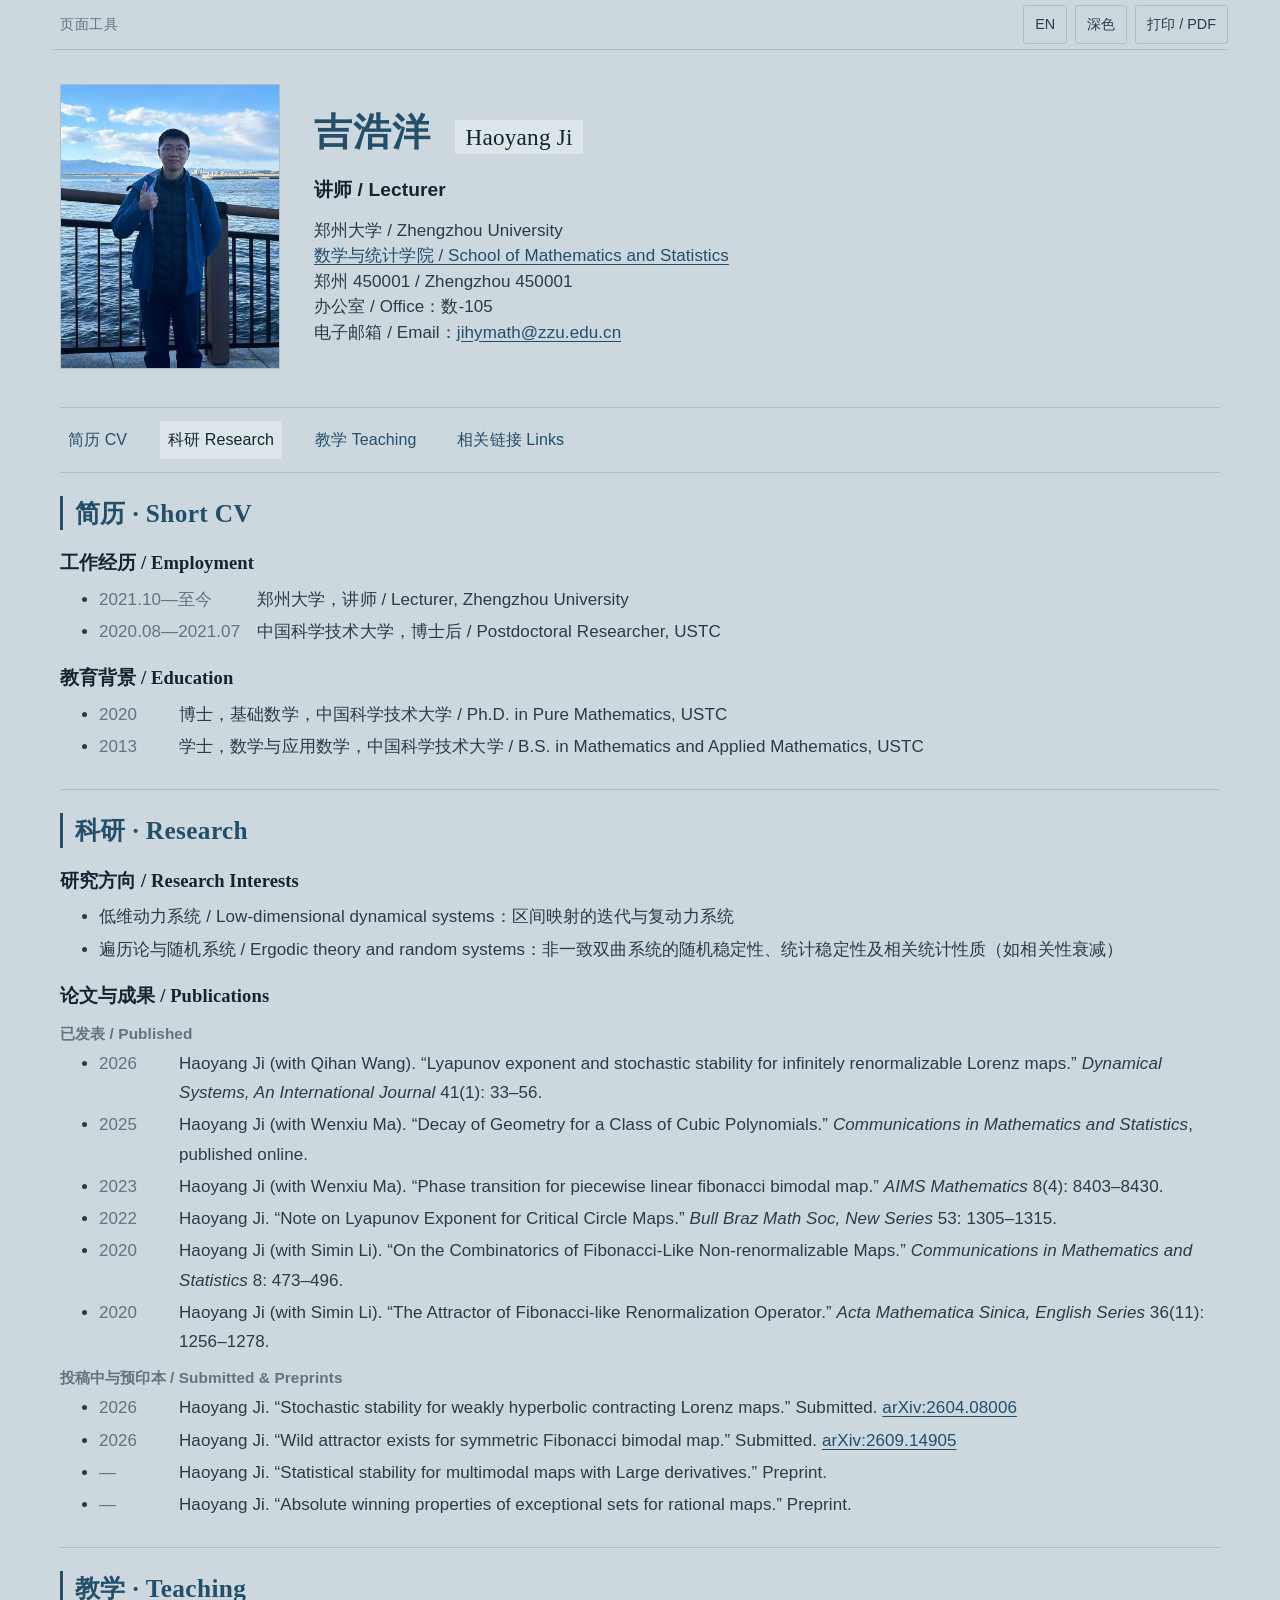
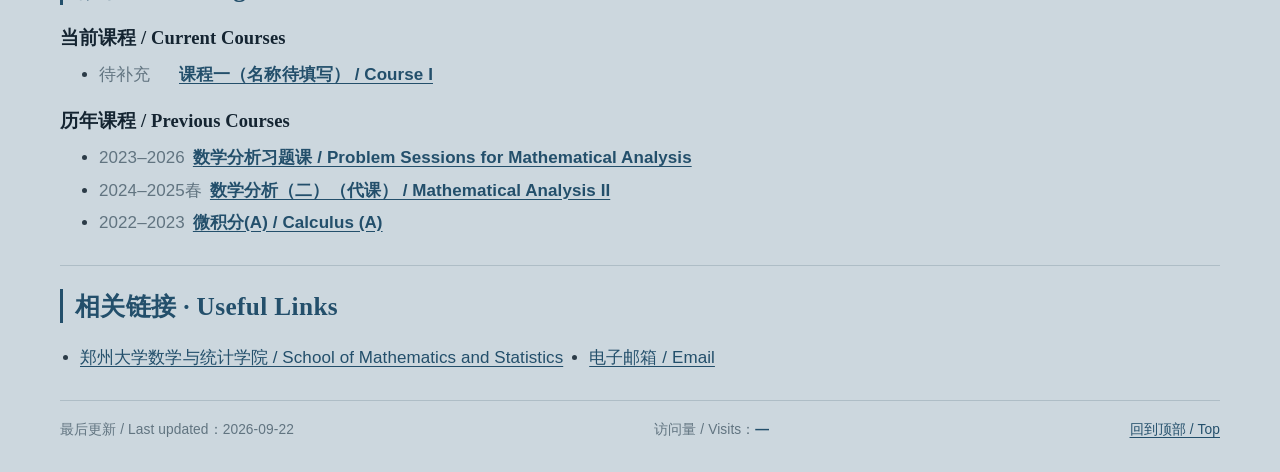
==== commit f38fe36a: "Add Mathematical Analysis II substitute course" ====
--- a/index.html
+++ b/index.html
@@ -103,6 +103,7 @@
         <h3 data-zh="历年课程 / Previous Courses" data-en="Previous Courses">历年课程 <span>Previous Courses</span></h3>
         <ul class="course-list">
           <li><span class="year">2023–2026</span><a href="course-02.html">数学分析习题课 / Problem Sessions for Mathematical Analysis</a></li>
+          <li><span class="year">2024–2025春</span><a href="course-04.html">数学分析（二）（代课） / Mathematical Analysis II</a></li>
           <li><span class="year">2022–2023</span><a href="course-03.html">微积分(A) / Calculus (A)</a></li>
         </ul>
       </div>
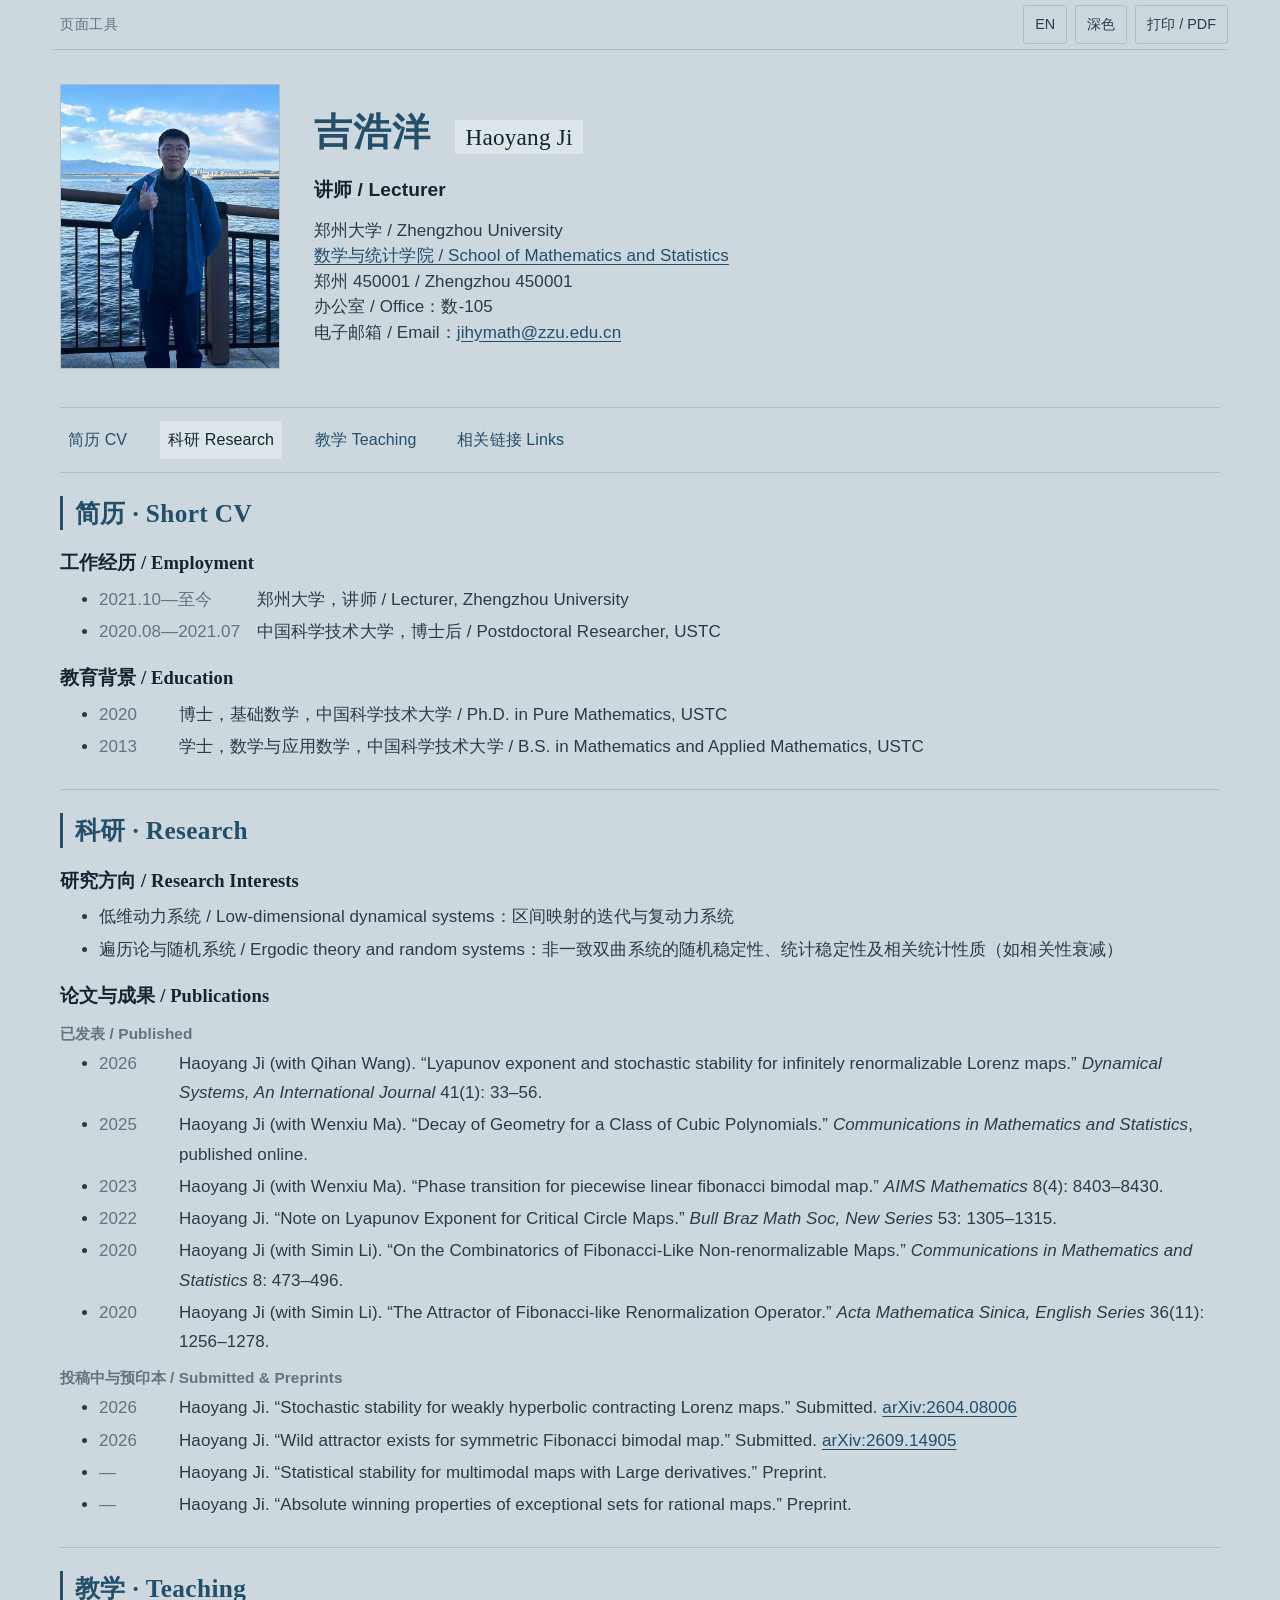
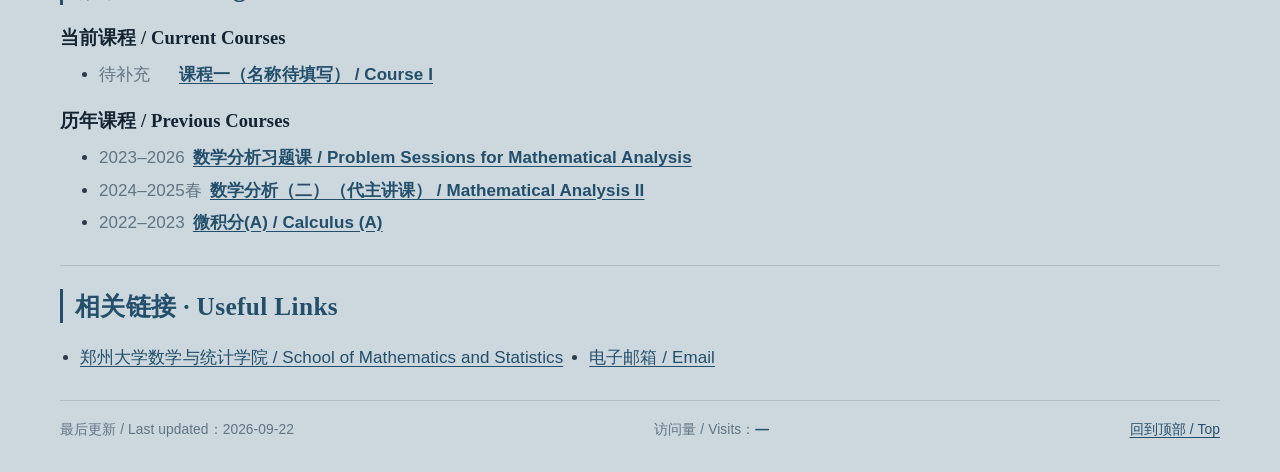
==== commit 4d58b709: "Clarify Mathematical Analysis II substitute lecturer role" ====
--- a/index.html
+++ b/index.html
@@ -103,7 +103,7 @@
         <h3 data-zh="历年课程 / Previous Courses" data-en="Previous Courses">历年课程 <span>Previous Courses</span></h3>
         <ul class="course-list">
           <li><span class="year">2023–2026</span><a href="course-02.html">数学分析习题课 / Problem Sessions for Mathematical Analysis</a></li>
-          <li><span class="year">2024–2025春</span><a href="course-04.html">数学分析（二）（代课） / Mathematical Analysis II</a></li>
+          <li><span class="year">2024–2025春</span><a href="course-04.html">数学分析（二）（代主讲课） / Mathematical Analysis II</a></li>
           <li><span class="year">2022–2023</span><a href="course-03.html">微积分(A) / Calculus (A)</a></li>
         </ul>
       </div>
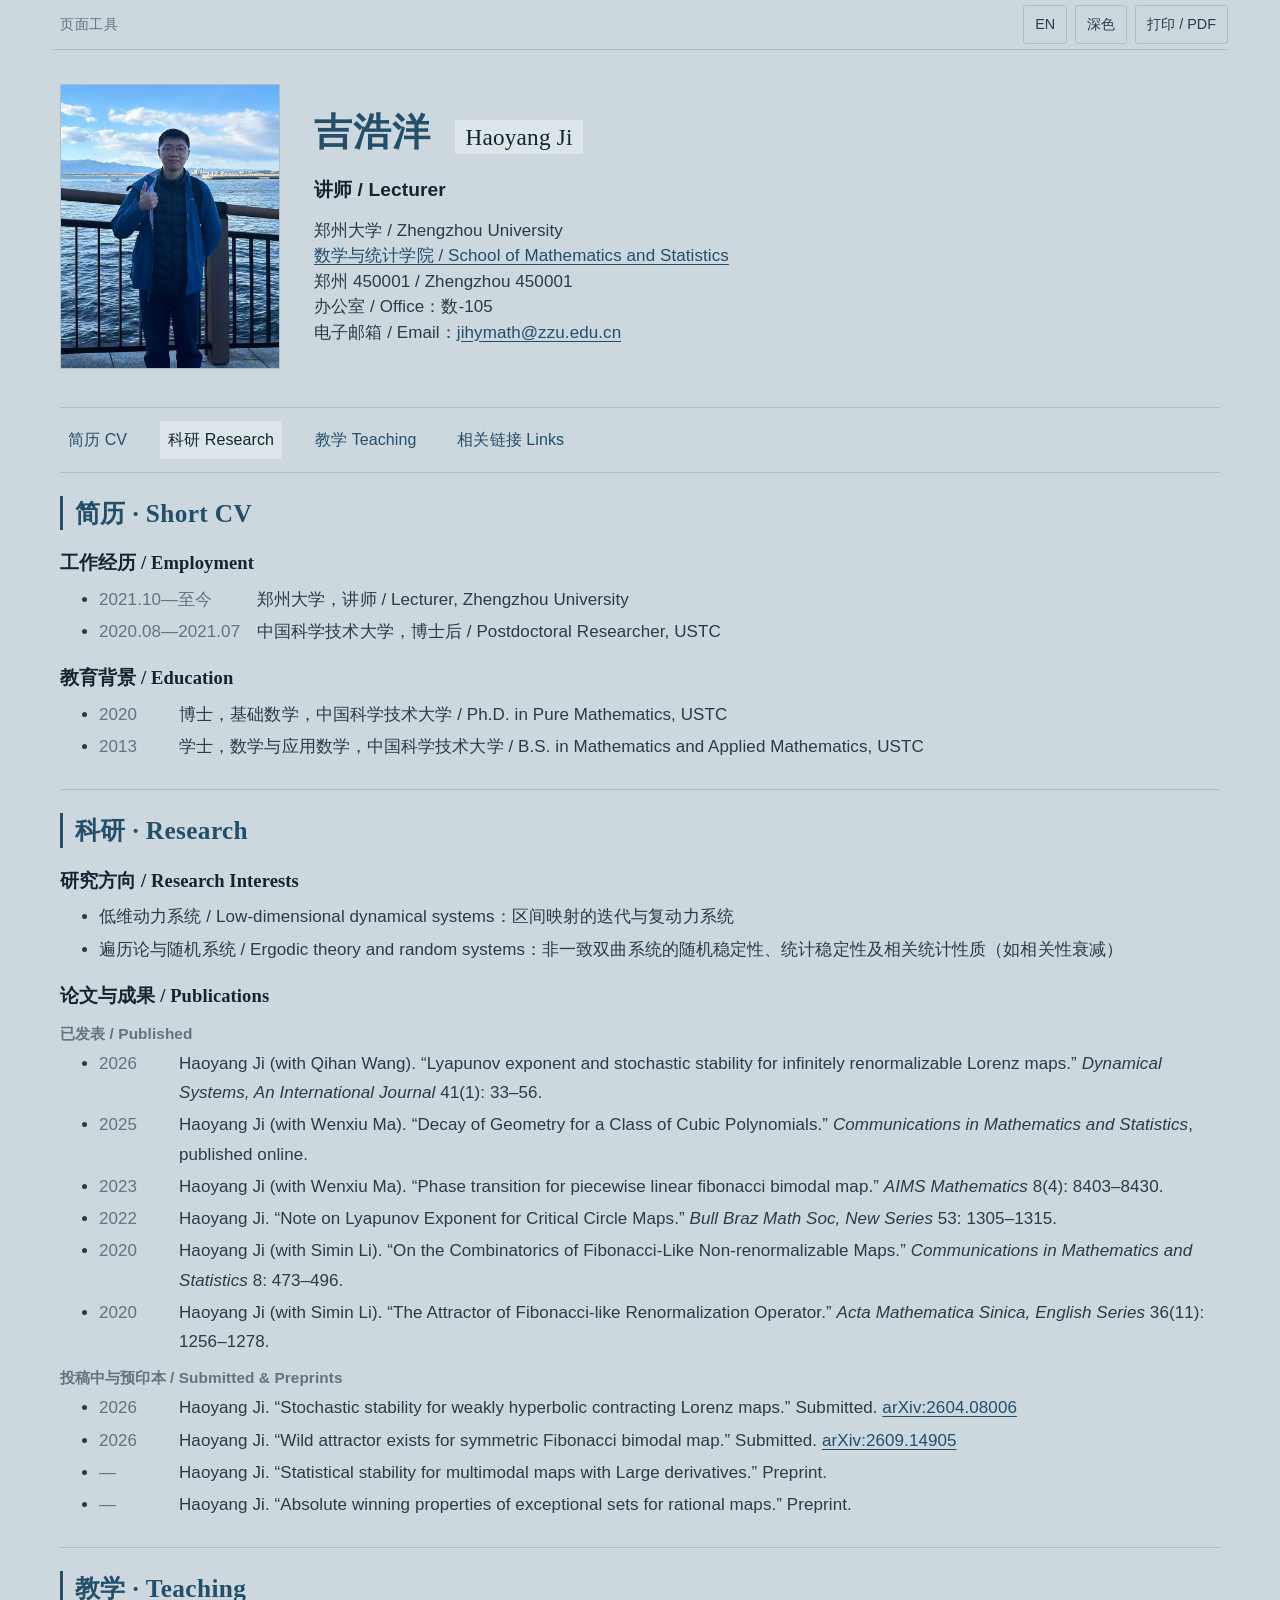
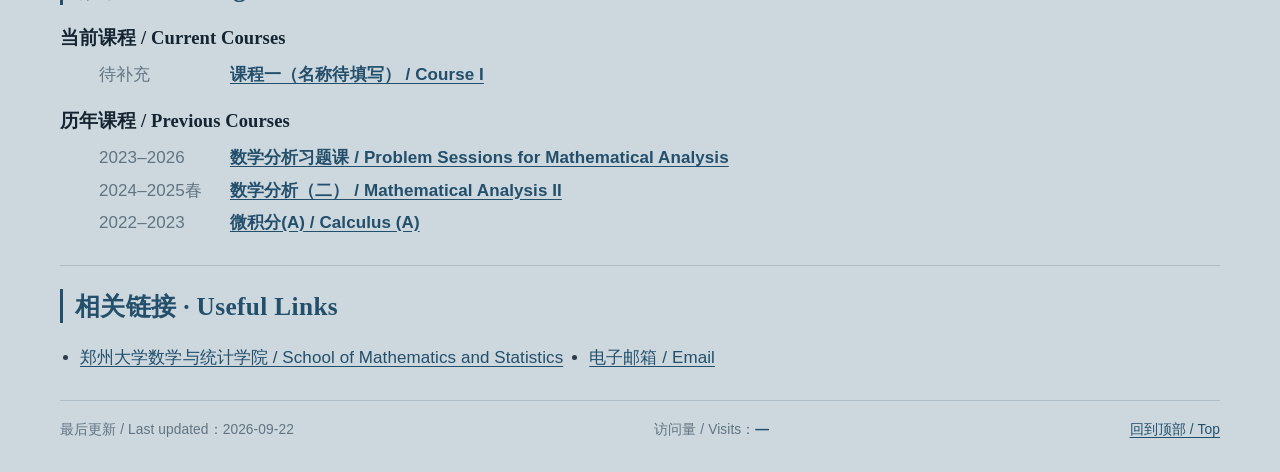
==== commit 917704f2: "对齐历年课程列表并简化课程标题" ====
--- a/index.html
+++ b/index.html
@@ -5,7 +5,7 @@
   <meta name="viewport" content="width=device-width, initial-scale=1">
   <meta name="description" content="吉浩洋，郑州大学数学与统计学院讲师。研究方向包括低维动力系统、遍历论与随机系统。">
   <title>吉浩洋 Haoyang Ji｜个人主页</title>
-  <link rel="stylesheet" href="style.css?v=20260922-employment-align">
+  <link rel="stylesheet" href="style.css?v=20260922-course-align">
   <link rel="icon" type="image/svg+xml" href="data:image/svg+xml,%3Csvg xmlns='http://www.w3.org/2000/svg' viewBox='0 0 32 32'%3E%3Crect width='32' height='32' rx='4' fill='%23365f7a'/%3E%3Ctext x='16' y='23' text-anchor='middle' font-size='23' fill='white'%3E学%3C/text%3E%3C/svg%3E">
   <script src="https://cdn.busuanzi.cc/busuanzi/3.6.9/busuanzi.min.js" defer></script>
   <script src="site.js" defer></script>
@@ -103,7 +103,7 @@
         <h3 data-zh="历年课程 / Previous Courses" data-en="Previous Courses">历年课程 <span>Previous Courses</span></h3>
         <ul class="course-list">
           <li><span class="year">2023–2026</span><a href="course-02.html">数学分析习题课 / Problem Sessions for Mathematical Analysis</a></li>
-          <li><span class="year">2024–2025春</span><a href="course-04.html">数学分析（二）（代主讲课） / Mathematical Analysis II</a></li>
+          <li><span class="year">2024–2025春</span><a href="course-04.html">数学分析（二） / Mathematical Analysis II</a></li>
           <li><span class="year">2022–2023</span><a href="course-03.html">微积分(A) / Calculus (A)</a></li>
         </ul>
       </div>
--- a/style.css
+++ b/style.css
@@ -141,6 +141,8 @@
 ul { margin: 0; padding-left: 39px; }
 li { margin: 3px 0; }
 .year { display: inline-block; min-width: 72px; margin-right: 8px; color: var(--muted); font-variant-numeric: tabular-nums; white-space: nowrap; }
+.course-list li { display: grid; grid-template-columns: 13ch minmax(0, 1fr); column-gap: 8px; }
+.course-list .year { min-width: 0; margin-right: 0; }
 .course-list a { font-weight: 600; }
 .inline-links { display: flex; flex-wrap: wrap; gap: 6px 26px; padding-left: 20px; }
 
@@ -170,6 +172,10 @@
 .math-analysis-site .course-info div { grid-template-columns: 175px minmax(0, 1fr); gap: 4px; }
 .math-analysis-site #books .course-info div { grid-template-columns: 184px minmax(0, 1fr); gap: 3px; }
 .course-info dt { color: var(--ink); font-weight: 700; }
+.book-list { margin: 0; padding-left: 1.2em; }
+.book-list li { margin: 0 0 9px; padding-left: 2px; }
+.book-list li:last-child { margin-bottom: 0; }
+.book-meta { display: block; color: var(--muted); font-size: .92em; line-height: 1.55; }
 .placeholder { color: var(--muted); }
 .top-link { display: inline-block; margin-top: 12px; font-size: .95rem; }
 .course-notes { margin-bottom: 18px; }
@@ -198,6 +204,13 @@
 td span { color: var(--muted); }
 .course-download { margin-top: 13px; }
 .course-section > h3 { margin: 19px 0 8px; color: var(--ink); font-family: var(--display); font-size: 1.16rem; }
+.academic-year { margin-top: 20px; }
+.academic-year h3 { margin-bottom: 8px; color: var(--ink); font-family: var(--display); font-size: 1.16rem; }
+.weekly-index { margin-top: 9px; }
+.weekly-index summary { width: fit-content; color: var(--accent); font-weight: 650; cursor: pointer; }
+.weekly-index h4 { margin: 12px 0 4px; color: var(--ink); font-size: 1rem; }
+.weekly-index .book-list { columns: 2; }
+.weekly-index .book-list li { break-inside: avoid; margin-bottom: 3px; }
 .chapter-list { display: grid; grid-template-columns: repeat(2, minmax(0, 1fr)); gap: 5px 28px; margin: 0; padding-left: 29px; }
 .math-analysis-site .chapter-list { max-width: 980px; column-gap: 18px; }
 .chapter-list li { padding-left: 2px; }
@@ -247,6 +260,7 @@
   .page-nav { gap: 6px 16px; }
   .home-section h2, .course-section h2 { font-size: 1.35rem; }
   .year { display: block; min-width: 0; margin-right: 0; font-size: .9rem; }
+  .course-list li { grid-template-columns: 1fr; row-gap: 0; }
   .employment-row { grid-template-columns: 1fr; column-gap: 0; }
   ul { padding-left: 23px; }
   .inline-links { display: block; }
@@ -255,6 +269,7 @@
   .course-info div { grid-template-columns: 1fr; gap: 2px; }
   .math-analysis-site .course-info div { grid-template-columns: 1fr; gap: 2px; }
   .math-analysis-site #books .course-info div { grid-template-columns: 1fr; gap: 2px; }
+  .weekly-index .book-list { columns: 1; }
   footer .visitor-count { order: 3; width: 100%; }
   .utility-label { display: none; }
   .utility-bar { margin: 0; }
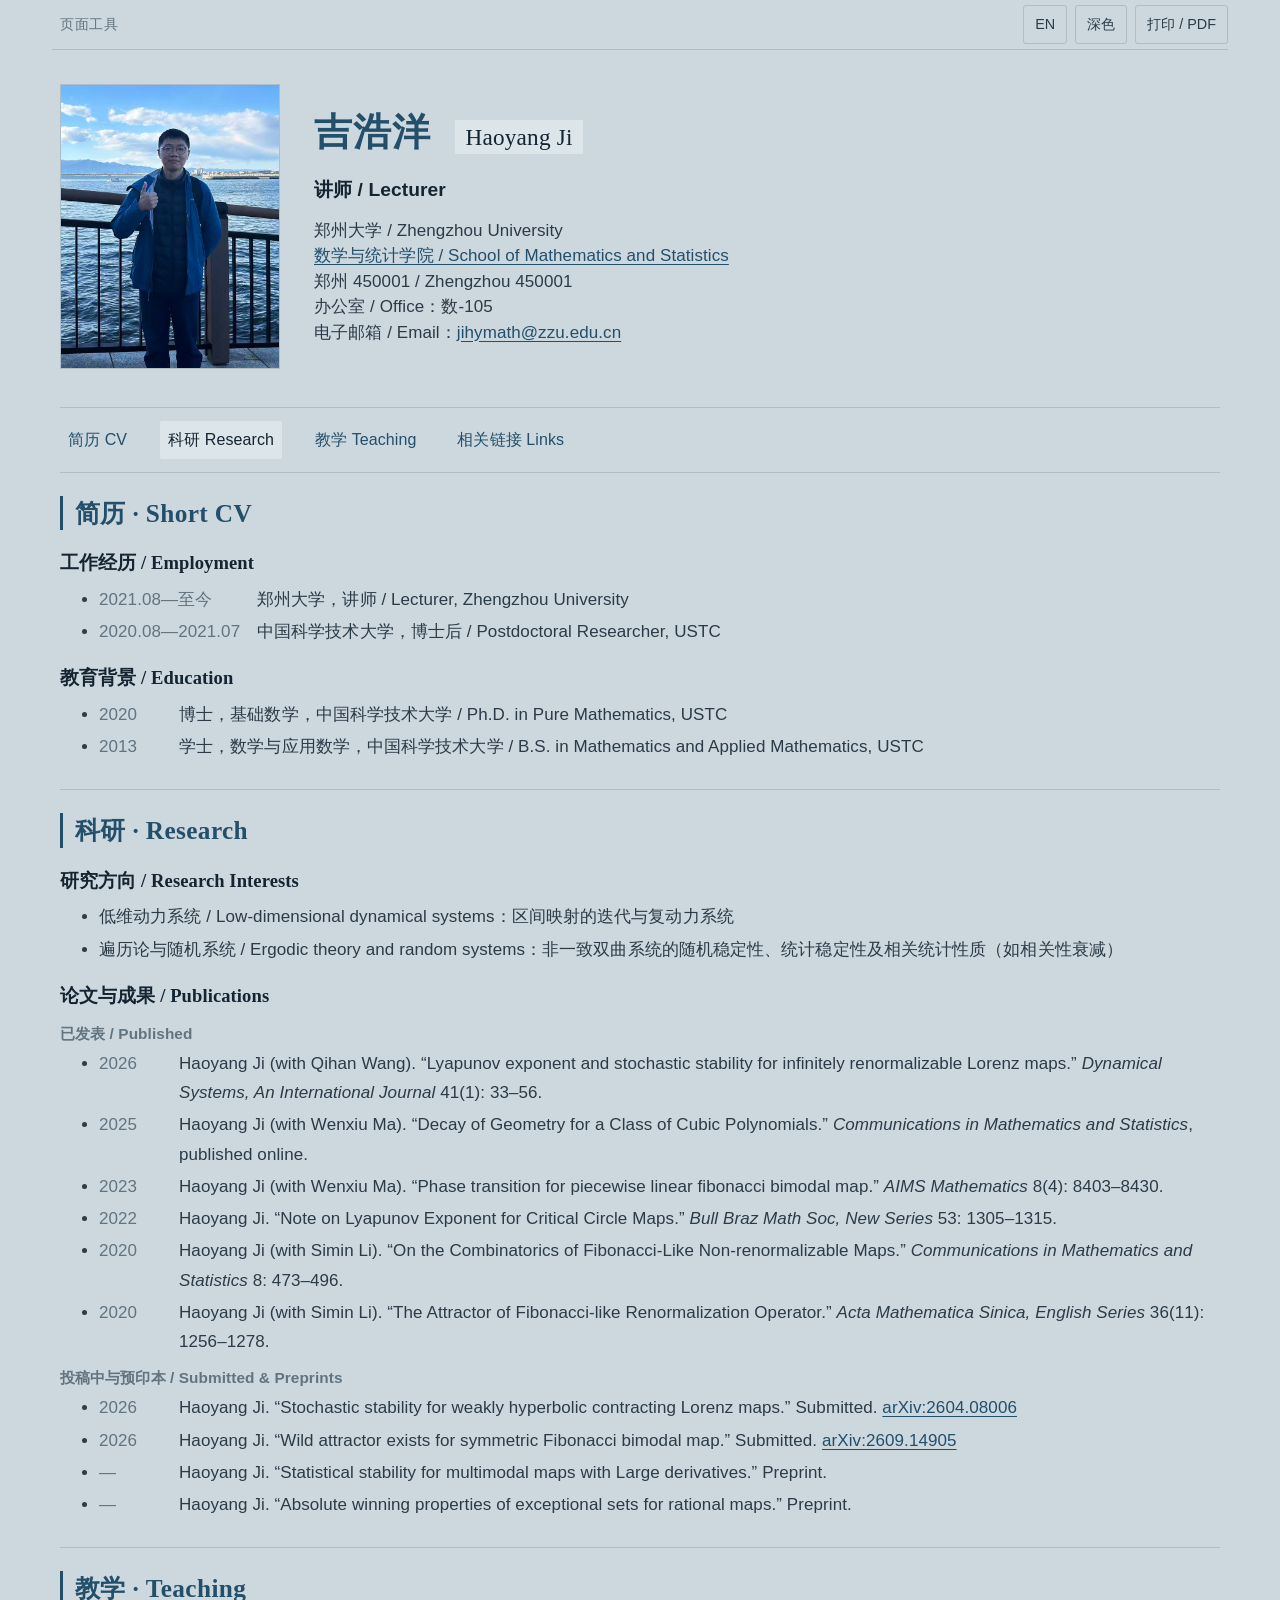
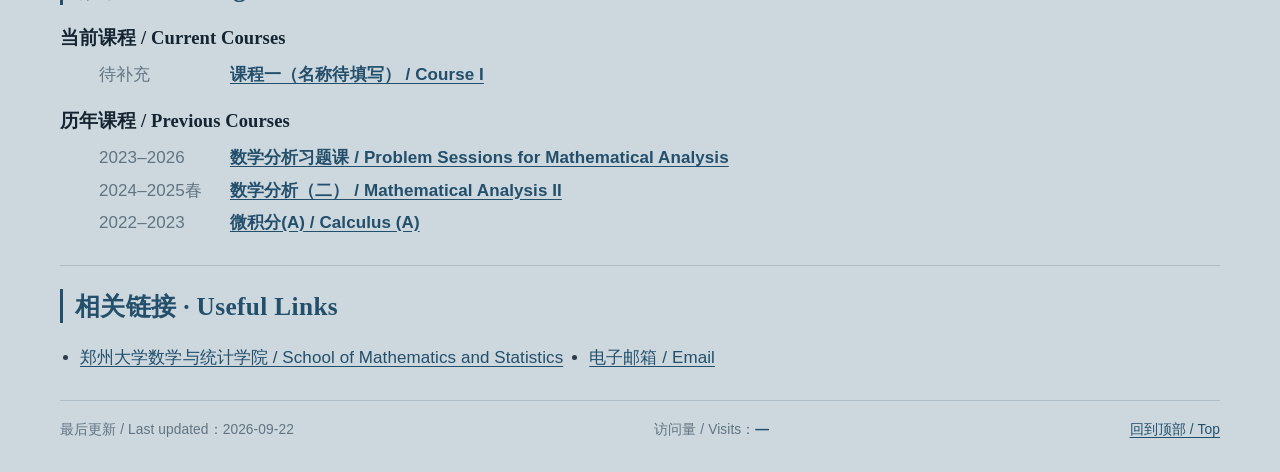
==== commit 26f391bd: "Publish exam archive and correct employment start date" ====
--- a/index.html
+++ b/index.html
@@ -48,7 +48,7 @@
       <div class="group">
         <h3 data-zh="工作经历 / Employment" data-en="Employment">工作经历 <span>Employment</span></h3>
         <ul class="employment-list">
-          <li><div class="employment-row"><span class="year">2021.10—至今</span><span>郑州大学，讲师 / Lecturer, Zhengzhou University</span></div></li>
+          <li><div class="employment-row"><span class="year">2021.08—至今</span><span>郑州大学，讲师 / Lecturer, Zhengzhou University</span></div></li>
           <li><div class="employment-row"><span class="year">2020.08—2021.07</span><span>中国科学技术大学，博士后 / Postdoctoral Researcher, USTC</span></div></li>
         </ul>
       </div>
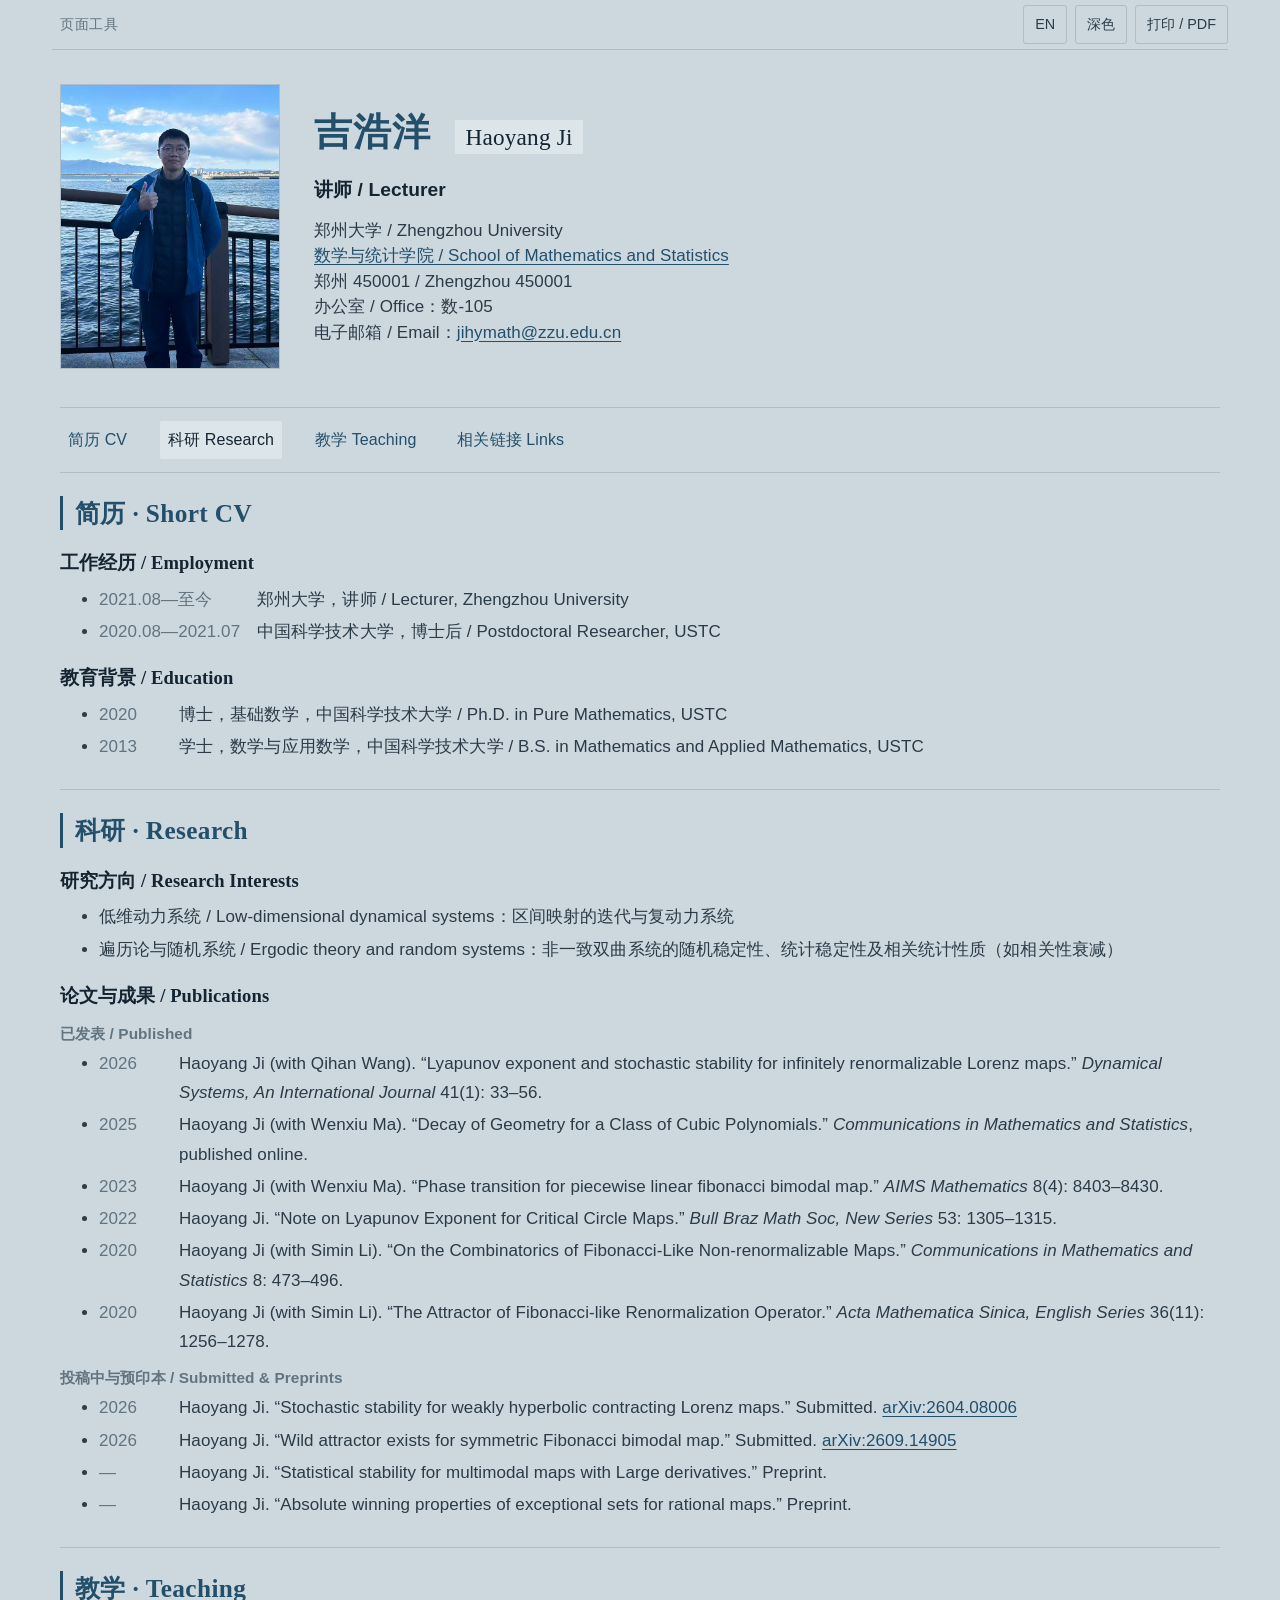
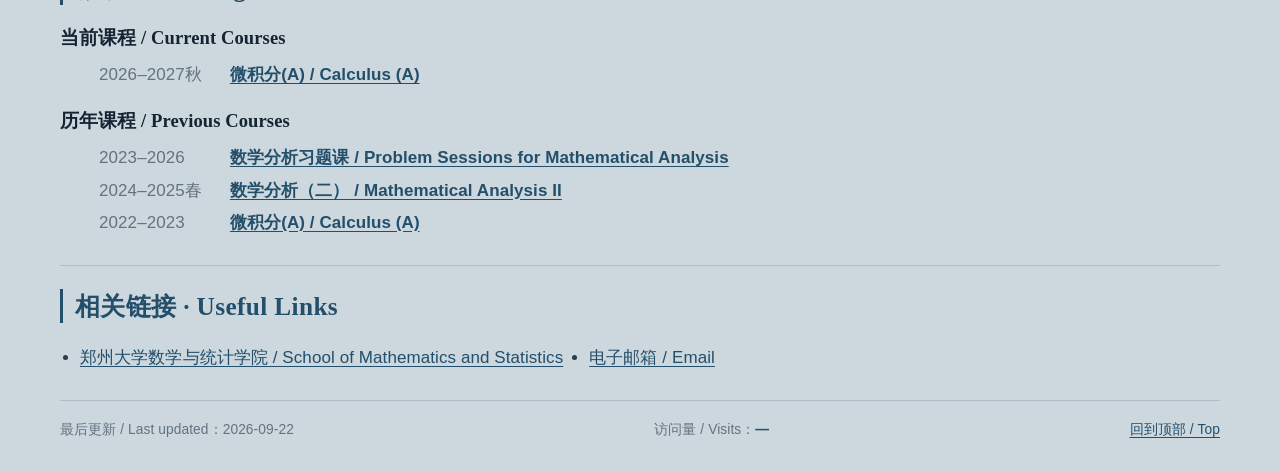
==== commit 4954ef1b: "Set autumn 2026 Calculus A as current course" ====
--- a/index.html
+++ b/index.html
@@ -96,7 +96,7 @@
       <div class="group">
         <h3 data-zh="当前课程 / Current Courses" data-en="Current Courses">当前课程 <span>Current Courses</span></h3>
         <ul class="course-list">
-          <li><span class="year">待补充</span><a href="course-01.html">课程一（名称待填写） / Course I</a></li>
+          <li><span class="year">2026–2027秋</span><a href="course-01.html">微积分(A) / Calculus (A)</a></li>
         </ul>
       </div>
       <div class="group">
